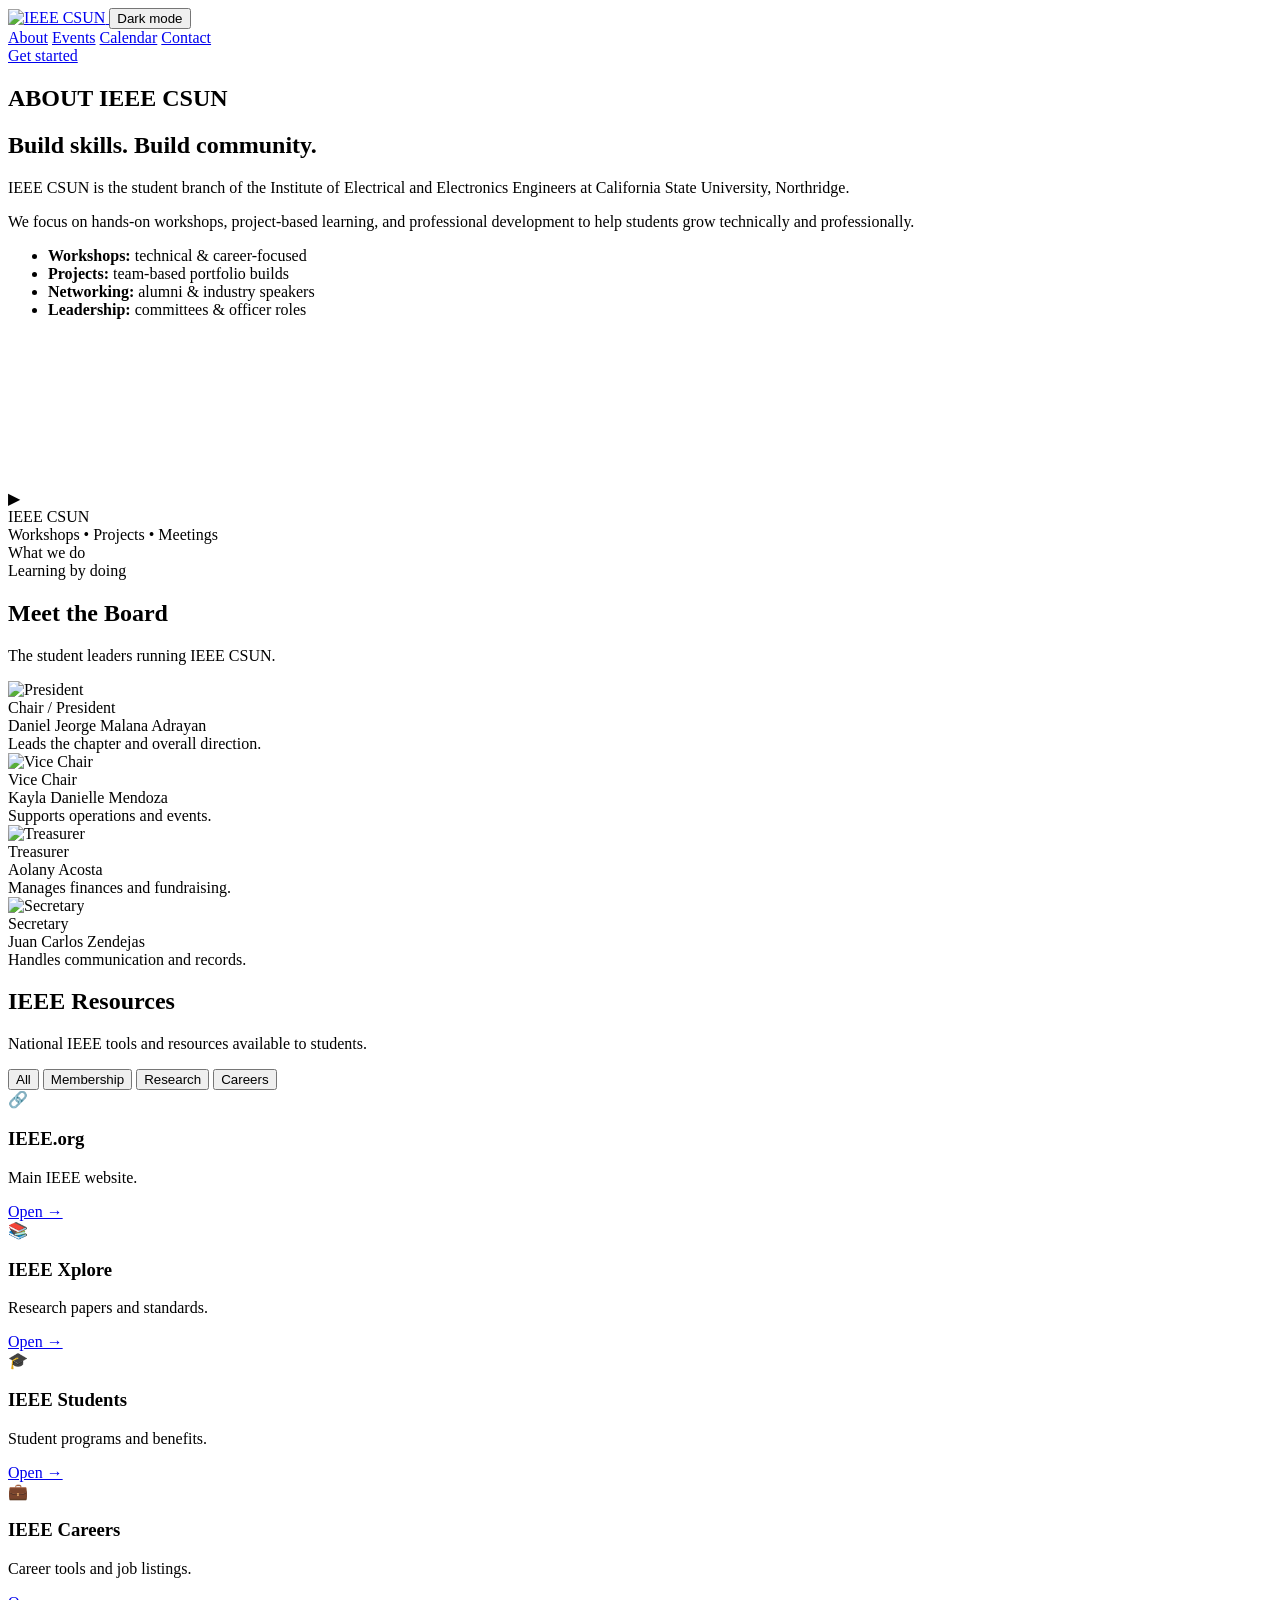
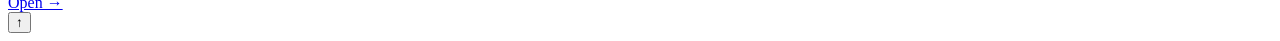
==== about.html @ 1847ad88 "Add files via upload" ====
<!DOCTYPE html>
<html lang="en">
<head>
  <meta charset="UTF-8" />
  <meta name="viewport" content="width=device-width, initial-scale=1.0" />
  <title>About | IEEE CSUN</title>
  <link rel="stylesheet" href="assets/css/styles.css" />
  <script type="text/javascript" src="js" defer></script>
</head>

<body id="cuerpo">
  <!-- Navigation -->
  <header class="nav">
    <div class="container nav-inner">
      <a class="logo logo-only" href="index.html">
  <img src="assets/img/brand/ieee-csun-logo.png" alt="IEEE CSUN">
</a>
<button class="nav-theme" id="classChangeButton" data-theme-toggle="" aria-pressed="false" type="button">
        Dark mode
      </button>




      <nav class="nav-links">
        <a href="about.html" aria-current="page">About</a>
        <a href="events.html">Events</a>
        <a href="calendar.html">Calendar</a>
        <a href="contact.html">Contact</a>
      </nav>

      <a class="nav-cta" href="join.html">Get started</a>
    </div>
  </header>

  <!-- Title Bar -->
  <section class="about-titlebar">
    <div class="container about-titlebar-inner">
      <div class="accent-line"></div>
      <h1 class="about-title">ABOUT IEEE CSUN</h1>
    </div>
  </section>

  <main class="about-main">
    <!-- Intro -->
    <section>
      <div class="container about-grid">
        <div class="about-copy card-light">
          <h2 class="about-h2">Build skills. Build community.</h2>

          <p class="about-p">
            IEEE CSUN is the student branch of the Institute of Electrical and Electronics Engineers
            at California State University, Northridge.
          </p>

          <p class="about-p">
            We focus on hands-on workshops, project-based learning, and professional development to
            help students grow technically and professionally.
          </p>

          <ul class="about-bullets">
            <li><strong>Workshops:</strong> technical & career-focused</li>
            <li><strong>Projects:</strong> team-based portfolio builds</li>
            <li><strong>Networking:</strong> alumni & industry speakers</li>
            <li><strong>Leadership:</strong> committees & officer roles</li>
          </ul>
        </div>

        <aside class="about-media card-light">
  <div class="media-frame">
    <video
      src="assets/video/about.mp4"
      autoplay
      muted
      loop
      playsinline
      preload="metadata"
    ></video>

    <!-- Optional overlay (keeps your design language) -->
    <div class="media-fallback">
      <div class="play-circle">▶</div>
      <div>
        <div class="media-fallback-title">IEEE CSUN</div>
        <div class="media-fallback-sub">Workshops • Projects • Meetings</div>
      </div>
    </div>
  </div>

  <div class="media-caption">
    <div class="caption-title">What we do</div>
    <div class="caption-sub">Learning by doing</div>
  </div>
</aside>

      </div>
    </section>

    <!-- Meet the Board -->
    <section class="team-section">
      <div class="container">
        <div class="team-head">
          <h2>Meet the Board</h2>
          <p>The student leaders running IEEE CSUN.</p>
        </div>

        <div class="team-row" id="teamRow">
          <article class="team-card">
            <img class="team-photo" src="assets/img/board1.jpg" alt="President" />
            <div class="team-body">
              <div class="team-role">Chair / President</div>
              <div class="team-name">Daniel Jeorge Malana Adrayan </div>
              <div class="team-bio">Leads the chapter and overall direction.</div>
            </div>
          </article>

          <article class="team-card">
            <img class="team-photo" src="assets/img/board2.jpg" alt="Vice Chair" />
            <div class="team-body">
              <div class="team-role">Vice Chair</div>
              <div class="team-name">Kayla Danielle Mendoza</div>
              <div class="team-bio">Supports operations and events.</div>
            </div>
          </article>

          <article class="team-card">
            <img class="team-photo" src="assets/img/board3.jpg" alt="Treasurer" />
            <div class="team-body">
              <div class="team-role">Treasurer</div>
              <div class="team-name">Aolany Acosta</div>
              <div class="team-bio">Manages finances and fundraising.</div>
            </div>
          </article>

          <article class="team-card">
            <img class="team-photo" src="assets/img/board4.jpg" alt="Secretary" />
            <div class="team-body">
              <div class="team-role">Secretary</div>
              <div class="team-name">Juan Carlos Zendejas</div>
              <div class="team-bio">Handles communication and records.</div>
            </div>
          </article>
        </div>
      </div>
    </section>

    <!-- Resources Dashboard -->
    <section class="resources-dash">
      <div class="container">
        <div class="resources-top">
          <div>
            <h2 class="resources-title">IEEE Resources</h2>
            <p class="resources-sub">
              National IEEE tools and resources available to students.
            </p>
          </div>

          <div class="res-tabs">
            <button class="res-tab res-tab--active" data-cat="all">All</button>
            <button class="res-tab" data-cat="membership">Membership</button>
            <button class="res-tab" data-cat="research">Research</button>
            <button class="res-tab" data-cat="careers">Careers</button>
          </div>
        </div>

        <div class="res-panels">
          <div class="res-panel" data-panel="all">
            <div class="res-feature card-light">
            <div class="res-grid">
              <article class="res-card">
                <div class="res-media">🔗</div>
                <div class="res-body">
                  <h3 class="res-name">IEEE.org</h3>
                  <p class="res-desc">Main IEEE website.</p>
                  <a class="res-link" href="https://www.ieee.org" target="_blank">Open →</a>
                </div>
              </article>

              <article class="res-card">
                <div class="res-media">📚</div>
                <div class="res-body">
                  <h3 class="res-name">IEEE Xplore</h3>
                  <p class="res-desc">Research papers and standards.</p>
                  <a class="res-link" href="https://ieeexplore.ieee.org" target="_blank">Open →</a>
                </div>
              </article>

              <article class="res-card">
                <div class="res-media">🎓</div>
                <div class="res-body">
                  <h3 class="res-name">IEEE Students</h3>
                  <p class="res-desc">Student programs and benefits.</p>
                  <a class="res-link" href="https://students.ieee.org" target="_blank">Open →</a>
                </div>
              </article>

              <article class="res-card">
                <div class="res-media">💼</div>
                <div class="res-body">
                  <h3 class="res-name">IEEE Careers</h3>
                  <p class="res-desc">Career tools and job listings.</p>
                  <a class="res-link" href="https://careers.ieee.org" target="_blank">Open →</a>
                </div>
              </article>
            </div>
          </div>

          <div class="res-panel" data-panel="membership" hidden></div>
          <div class="res-panel" data-panel="research" hidden></div>
          <div class="res-panel" data-panel="careers" hidden></div>
        </div>
      </div>
    </section>
  </main>

  <!-- Go to top button -->
  <button class="to-top" aria-label="Go to top">↑</button>
  <script src="assets/js/main.js"></script>
</body>
</html>
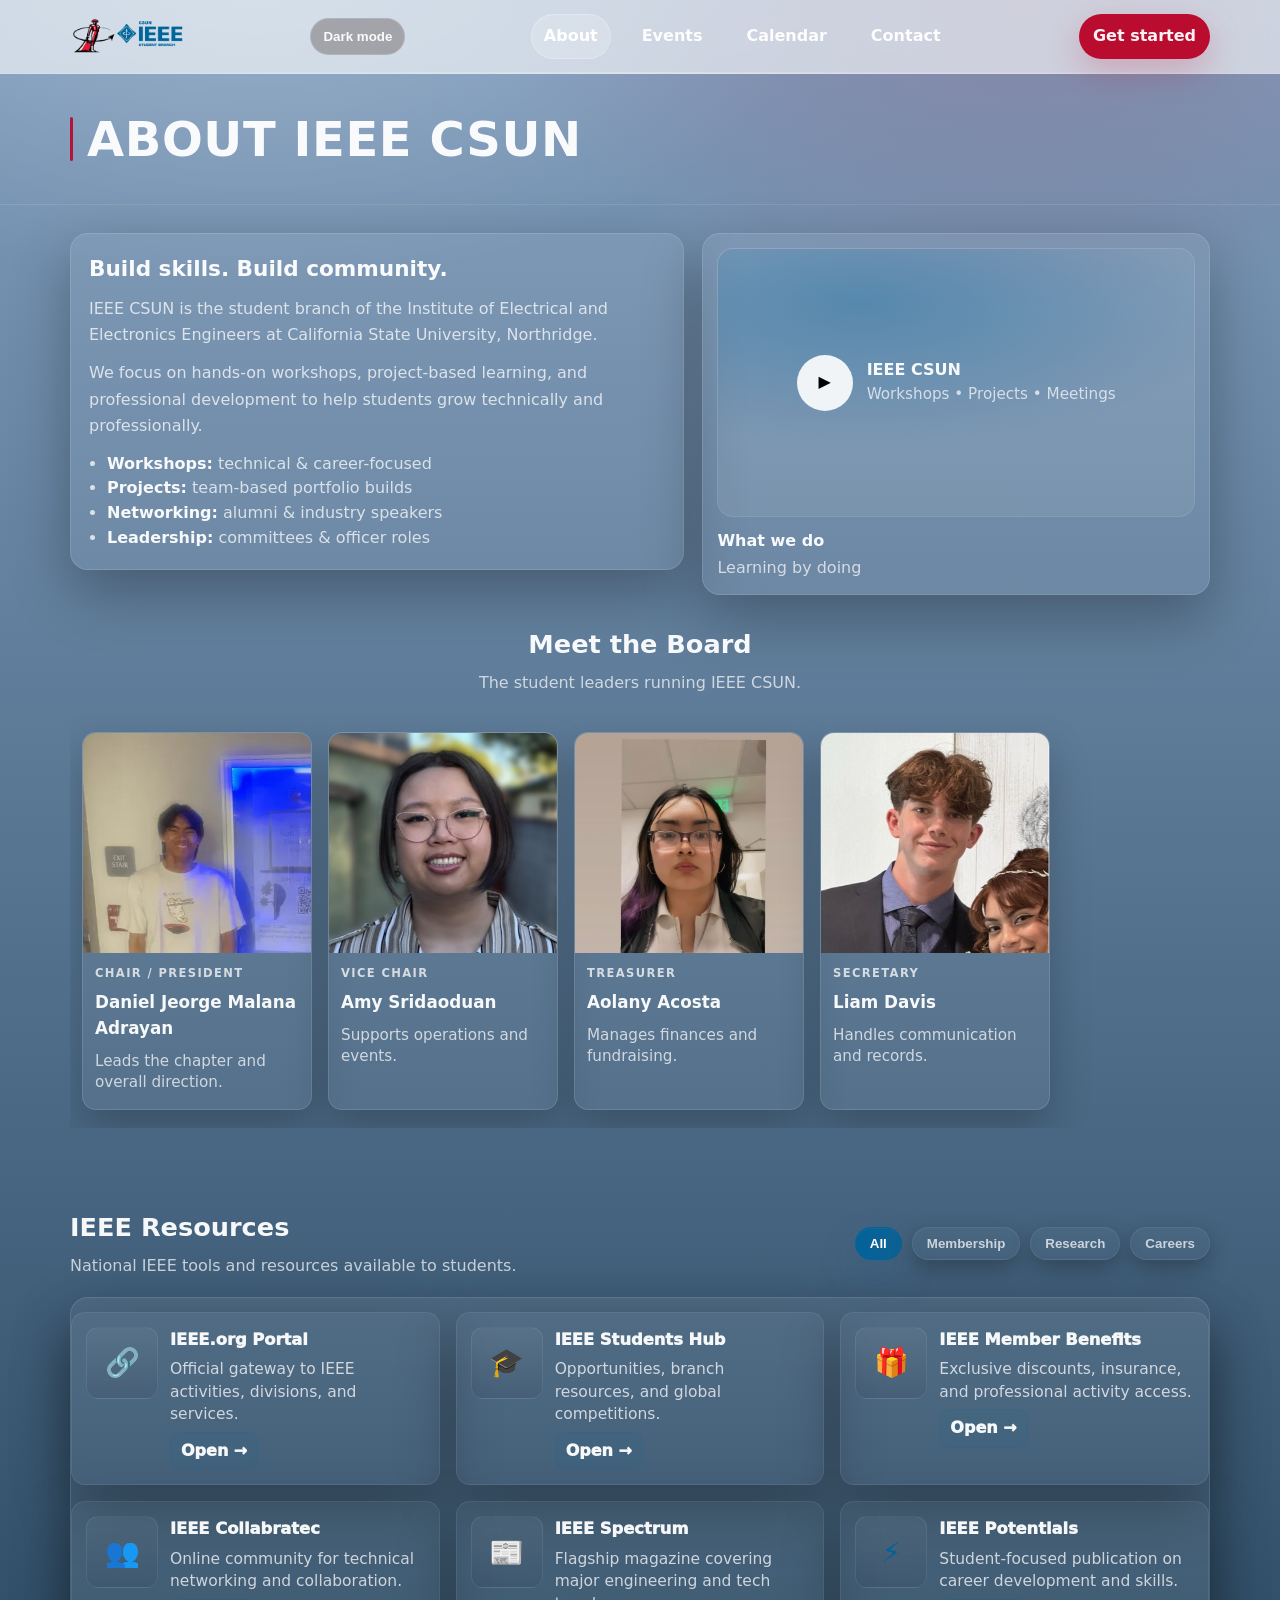
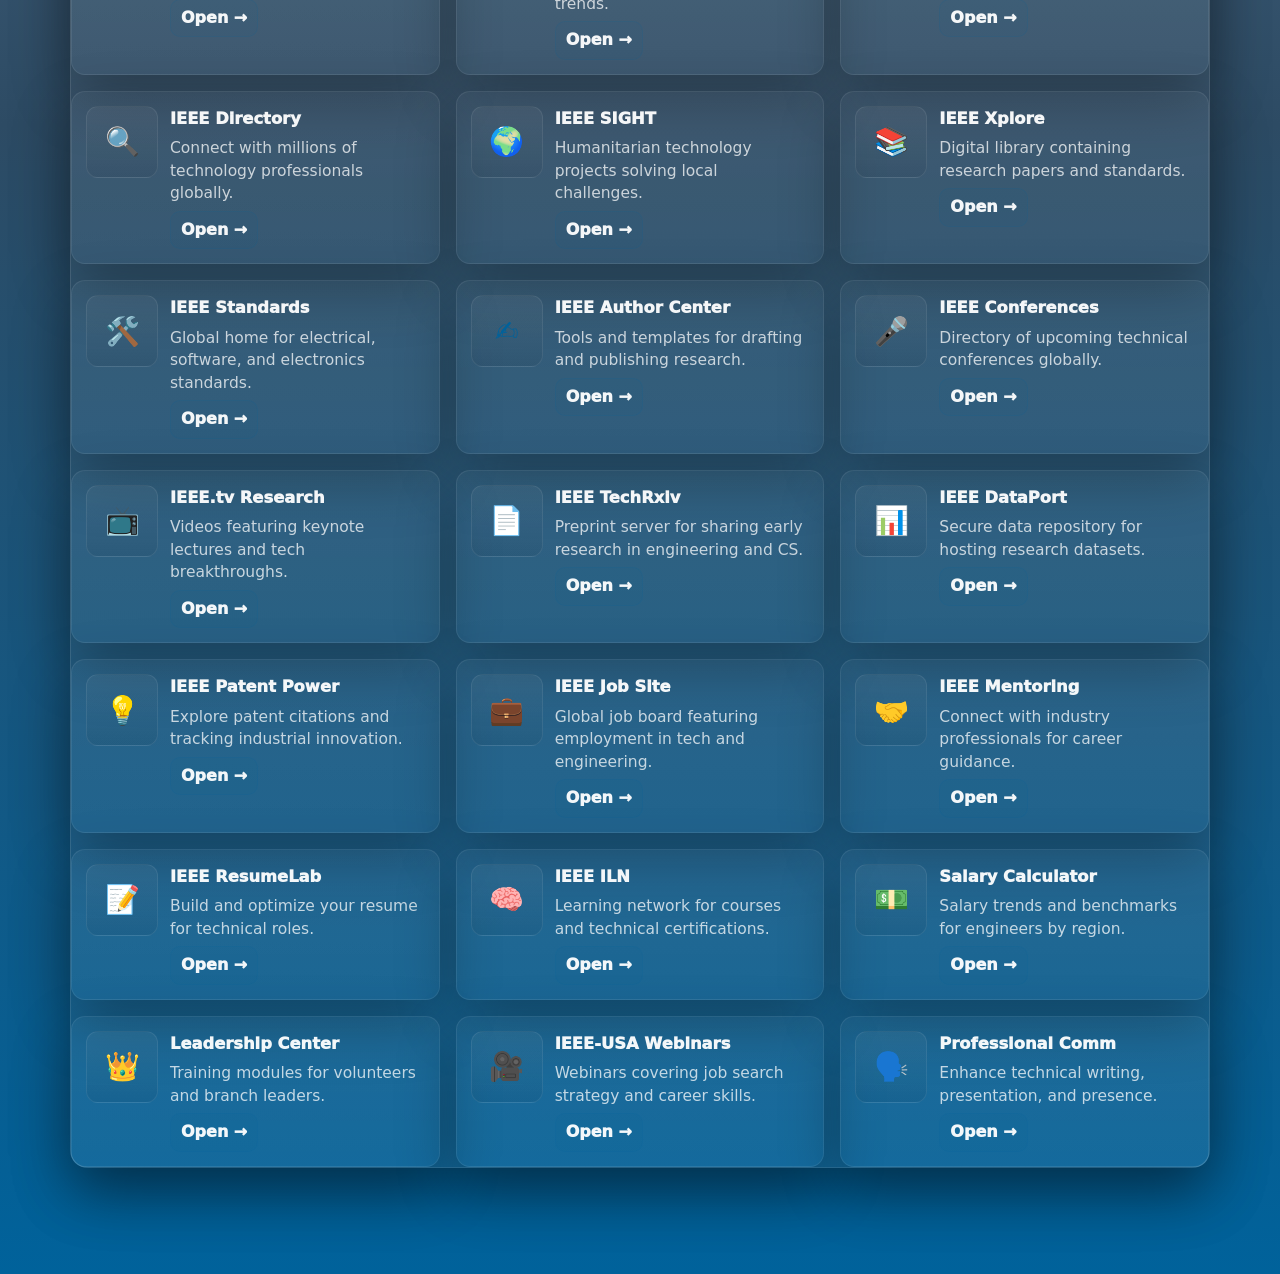
==== commit b456029b: "Merge pull request #3 from Jax1106AA/main election" ====
--- a/about.html
+++ b/about.html
@@ -118,7 +118,7 @@
             <img class="team-photo" src="assets/img/board2.jpg" alt="Vice Chair" />
             <div class="team-body">
               <div class="team-role">Vice Chair</div>
-              <div class="team-name">Kayla Danielle Mendoza</div>
+              <div class="team-name">Amy Sridaoduan</div>
               <div class="team-bio">Supports operations and events.</div>
             </div>
           </article>
@@ -136,7 +136,7 @@
             <img class="team-photo" src="assets/img/board4.jpg" alt="Secretary" />
             <div class="team-body">
               <div class="team-role">Secretary</div>
-              <div class="team-name">Juan Carlos Zendejas</div>
+              <div class="team-name">Liam Davis</div>
               <div class="team-bio">Handles communication and records.</div>
             </div>
           </article>
@@ -166,48 +166,228 @@
         <div class="res-panels">
           <div class="res-panel" data-panel="all">
             <div class="res-feature card-light">
-            <div class="res-grid">
-              <article class="res-card">
-                <div class="res-media">🔗</div>
-                <div class="res-body">
-                  <h3 class="res-name">IEEE.org</h3>
-                  <p class="res-desc">Main IEEE website.</p>
-                  <a class="res-link" href="https://www.ieee.org" target="_blank">Open →</a>
-                </div>
-              </article>
-
-              <article class="res-card">
-                <div class="res-media">📚</div>
-                <div class="res-body">
-                  <h3 class="res-name">IEEE Xplore</h3>
-                  <p class="res-desc">Research papers and standards.</p>
-                  <a class="res-link" href="https://ieeexplore.ieee.org" target="_blank">Open →</a>
-                </div>
-              </article>
-
-              <article class="res-card">
-                <div class="res-media">🎓</div>
-                <div class="res-body">
-                  <h3 class="res-name">IEEE Students</h3>
-                  <p class="res-desc">Student programs and benefits.</p>
-                  <a class="res-link" href="https://students.ieee.org" target="_blank">Open →</a>
-                </div>
-              </article>
-
-              <article class="res-card">
-                <div class="res-media">💼</div>
-                <div class="res-body">
-                  <h3 class="res-name">IEEE Careers</h3>
-                  <p class="res-desc">Career tools and job listings.</p>
-                  <a class="res-link" href="https://careers.ieee.org" target="_blank">Open →</a>
-                </div>
-              </article>
+              <div class="res-grid" id="resGrid">
+                <!-- MEMBERSHIP RESOURCES (8) -->
+                <article class="res-card" data-cats="membership">
+                  <div class="res-media">🔗</div>
+                  <div class="res-body">
+                    <h3 class="res-name">IEEE.org Portal</h3>
+                    <p class="res-desc">Official gateway to IEEE activities, divisions, and services.</p>
+                    <a class="res-link" href="https://www.ieee.org" target="_blank">Open →</a>
+                  </div>
+                </article>
+
+                <article class="res-card" data-cats="membership">
+                  <div class="res-media">🎓</div>
+                  <div class="res-body">
+                    <h3 class="res-name">IEEE Students Hub</h3>
+                    <p class="res-desc">Opportunities, branch resources, and global competitions.</p>
+                    <a class="res-link" href="https://students.ieee.org" target="_blank">Open →</a>
+                  </div>
+                </article>
+
+                <article class="res-card" data-cats="membership">
+                  <div class="res-media">🎁</div>
+                  <div class="res-body">
+                    <h3 class="res-name">IEEE Member Benefits</h3>
+                    <p class="res-desc">Exclusive discounts, insurance, and professional activity access.</p>
+                    <a class="res-link" href="https://www.ieee.org/membership/benefits/index.html" target="_blank">Open →</a>
+                  </div>
+                </article>
+
+                <article class="res-card" data-cats="membership">
+                  <div class="res-media">👥</div>
+                  <div class="res-body">
+                    <h3 class="res-name">IEEE Collabratec</h3>
+                    <p class="res-desc">Online community for technical networking and collaboration.</p>
+                    <a class="res-link" href="https://ieee-collabratec.ieee.org" target="_blank">Open →</a>
+                  </div>
+                </article>
+
+                <article class="res-card" data-cats="membership">
+                  <div class="res-media">📰</div>
+                  <div class="res-body">
+                    <h3 class="res-name">IEEE Spectrum</h3>
+                    <p class="res-desc">Flagship magazine covering major engineering and tech trends.</p>
+                    <a class="res-link" href="https://spectrum.ieee.org" target="_blank">Open →</a>
+                  </div>
+                </article>
+
+                <article class="res-card" data-cats="membership">
+                  <div class="res-media">⚡</div>
+                  <div class="res-body">
+                    <h3 class="res-name">IEEE Potentials</h3>
+                    <p class="res-desc">Student-focused publication on career development and skills.</p>
+                    <a class="res-link" href="https://www.ieee.org/publications/potentials/index.html" target="_blank">Open →</a>
+                  </div>
+                </article>
+
+                <article class="res-card" data-cats="membership">
+                  <div class="res-media">🔍</div>
+                  <div class="res-body">
+                    <h3 class="res-name">IEEE Directory</h3>
+                    <p class="res-desc">Connect with millions of technology professionals globally.</p>
+                    <a class="res-link" href="https://www.ieee.org/membership/directory.html" target="_blank">Open →</a>
+                  </div>
+                </article>
+
+                <article class="res-card" data-cats="membership">
+                  <div class="res-media">🌍</div>
+                  <div class="res-body">
+                    <h3 class="res-name">IEEE SIGHT</h3>
+                    <p class="res-desc">Humanitarian technology projects solving local challenges.</p>
+                    <a class="res-link" href="https://hac.ieee.org" target="_blank">Open →</a>
+                  </div>
+                </article>
+
+                <!-- RESEARCH RESOURCES (8) -->
+                <article class="res-card" data-cats="research">
+                  <div class="res-media">📚</div>
+                  <div class="res-body">
+                    <h3 class="res-name">IEEE Xplore</h3>
+                    <p class="res-desc">Digital library containing research papers and standards.</p>
+                    <a class="res-link" href="https://ieeexplore.ieee.org" target="_blank">Open →</a>
+                  </div>
+                </article>
+
+                <article class="res-card" data-cats="research">
+                  <div class="res-media">🛠️</div>
+                  <div class="res-body">
+                    <h3 class="res-name">IEEE Standards</h3>
+                    <p class="res-desc">Global home for electrical, software, and electronics standards.</p>
+                    <a class="res-link" href="https://standards.ieee.org" target="_blank">Open →</a>
+                  </div>
+                </article>
+
+                <article class="res-card" data-cats="research">
+                  <div class="res-media">✍️</div>
+                  <div class="res-body">
+                    <h3 class="res-name">IEEE Author Center</h3>
+                    <p class="res-desc">Tools and templates for drafting and publishing research.</p>
+                    <a class="res-link" href="https://ieeeauthorcenter.ieee.org" target="_blank">Open →</a>
+                  </div>
+                </article>
+
+                <article class="res-card" data-cats="research">
+                  <div class="res-media">🎤</div>
+                  <div class="res-body">
+                    <h3 class="res-name">IEEE Conferences</h3>
+                    <p class="res-desc">Directory of upcoming technical conferences globally.</p>
+                    <a class="res-link" href="https://www.ieee.org/conferences/index.html" target="_blank">Open →</a>
+                  </div>
+                </article>
+
+                <article class="res-card" data-cats="research">
+                  <div class="res-media">📺</div>
+                  <div class="res-body">
+                    <h3 class="res-name">IEEE.tv Research</h3>
+                    <p class="res-desc">Videos featuring keynote lectures and tech breakthroughs.</p>
+                    <a class="res-link" href="https://ieeetv.ieee.org" target="_blank">Open →</a>
+                  </div>
+                </article>
+
+                <article class="res-card" data-cats="research">
+                  <div class="res-media">📄</div>
+                  <div class="res-body">
+                    <h3 class="res-name">IEEE TechRxiv</h3>
+                    <p class="res-desc">Preprint server for sharing early research in engineering and CS.</p>
+                    <a class="res-link" href="https://www.techrxiv.org" target="_blank">Open →</a>
+                  </div>
+                </article>
+
+                <article class="res-card" data-cats="research">
+                  <div class="res-media">📊</div>
+                  <div class="res-body">
+                    <h3 class="res-name">IEEE DataPort</h3>
+                    <p class="res-desc">Secure data repository for hosting research datasets.</p>
+                    <a class="res-link" href="https://ieee-dataport.org" target="_blank">Open →</a>
+                  </div>
+                </article>
+
+                <article class="res-card" data-cats="research">
+                  <div class="res-media">💡</div>
+                  <div class="res-body">
+                    <h3 class="res-name">IEEE Patent Power</h3>
+                    <p class="res-desc">Explore patent citations and tracking industrial innovation.</p>
+                    <a class="res-link" href="https://www.ieee.org/publications/patent-power.html" target="_blank">Open →</a>
+                  </div>
+                </article>
+
+                <!-- CAREERS RESOURCES (8) -->
+                <article class="res-card" data-cats="careers">
+                  <div class="res-media">💼</div>
+                  <div class="res-body">
+                    <h3 class="res-name">IEEE Job Site</h3>
+                    <p class="res-desc">Global job board featuring employment in tech and engineering.</p>
+                    <a class="res-link" href="https://jobs.ieee.org" target="_blank">Open →</a>
+                  </div>
+                </article>
+
+                <article class="res-card" data-cats="careers">
+                  <div class="res-media">🤝</div>
+                  <div class="res-body">
+                    <h3 class="res-name">IEEE Mentoring</h3>
+                    <p class="res-desc">Connect with industry professionals for career guidance.</p>
+                    <a class="res-link" href="https://mentoring.ieee.org" target="_blank">Open →</a>
+                  </div>
+                </article>
+
+                <article class="res-card" data-cats="careers">
+                  <div class="res-media">📝</div>
+                  <div class="res-body">
+                    <h3 class="res-name">IEEE ResumeLab</h3>
+                    <p class="res-desc">Build and optimize your resume for technical roles.</p>
+                    <a class="res-link" href="https://www.ieee.org/membership/resumelab.html" target="_blank">Open →</a>
+                  </div>
+                </article>
+
+                <article class="res-card" data-cats="careers">
+                  <div class="res-media">🧠</div>
+                  <div class="res-body">
+                    <h3 class="res-name">IEEE ILN</h3>
+                    <p class="res-desc">Learning network for courses and technical certifications.</p>
+                    <a class="res-link" href="https://iln.ieee.org" target="_blank">Open →</a>
+                  </div>
+                </article>
+
+                <article class="res-card" data-cats="careers">
+                  <div class="res-media">💵</div>
+                  <div class="res-body">
+                    <h3 class="res-name">Salary Calculator</h3>
+                    <p class="res-desc">Salary trends and benchmarks for engineers by region.</p>
+                    <a class="res-link" href="https://salarycalculator.ieee.org" target="_blank">Open →</a>
+                  </div>
+                </article>
+
+                <article class="res-card" data-cats="careers">
+                  <div class="res-media">👑</div>
+                  <div class="res-body">
+                    <h3 class="res-name">Leadership Center</h3>
+                    <p class="res-desc">Training modules for volunteers and branch leaders.</p>
+                    <a class="res-link" href="https://www.ieee.org/about/volunteers/index.html" target="_blank">Open →</a>
+                  </div>
+                </article>
+
+                <article class="res-card" data-cats="careers">
+                  <div class="res-media">🎥</div>
+                  <div class="res-body">
+                    <h3 class="res-name">IEEE-USA Webinars</h3>
+                    <p class="res-desc">Webinars covering job search strategy and career skills.</p>
+                    <a class="res-link" href="https://ieeeusa.org/careers/webinars/" target="_blank">Open →</a>
+                  </div>
+                </article>
+
+                <article class="res-card" data-cats="careers">
+                  <div class="res-media">🗣️</div>
+                  <div class="res-body">
+                    <h3 class="res-name">Professional Comm</h3>
+                    <p class="res-desc">Enhance technical writing, presentation, and presence.</p>
+                    <a class="res-link" href="https://pcs.ieee.org" target="_blank">Open →</a>
+                  </div>
+                </article>
+              </div>
             </div>
           </div>
-
-          <div class="res-panel" data-panel="membership" hidden></div>
-          <div class="res-panel" data-panel="research" hidden></div>
-          <div class="res-panel" data-panel="careers" hidden></div>
         </div>
       </div>
     </section>
--- a/assets/css/styles.css
+++ b/assets/css/styles.css
@@ -0,0 +1,1576 @@
+/* =========================================================
+   IEEE CSUN — styles.css (UNIFIED)
+   Includes: Global + Nav + About + Board + Resources + Events + Contact + Join + To-Top
+   ========================================================= */
+
+@import url("https://fonts.googleapis.com/css2?family=Manrope:wght@400;600;700;800;900&family=Space+Grotesk:wght@500;600;700&display=swap");
+
+:root{
+  /* Brand */
+  --ieee-blue: #00629B;   /* IEEE blue */
+  --csun-red: #ba0c2f;    /* keep your existing red */
+  --pinchefondo: rgba(255, 255, 255, 0.6);
+  /* Theme base (blue background) */
+  --bg0: #809DBD;         /* top */
+  --bg1: #2d4b64;         /* mid */
+  --bg2: #00629B;         /* bottom depth */
+  --btext: rgba(255,255,255,.95);
+  --text: rgba(255,255,255,.95);
+  --muted: rgba(255,255,255,.72);
+  --bh: rgba(0,98,155,.55);
+  --bh2: rgba(120, 101, 101, 0.06);
+  --bhg1: rgba(255,255,255,.08);
+  --bhg2: rgba(0,98,155,.35);
+  /* Panels (keep “glass” look so it’s lighter) */
+  --panel: rgba(255,255,255,.10);
+  --panel2: rgba(255,255,255,.14);
+
+  --line: rgba(255,255,255,.20);
+  --line2: rgba(255,255,255,.12);
+
+  --shadow: 0 22px 60px rgba(0,0,0,.30);
+  --radius: 18px;
+  --acabame-de-matar:#8e98b5;
+  --matame: #35405b;
+  --me-mori:#435180;
+}
+
+.darkmode{
+  /* Brand */
+  --ieee-blue: #00629B;   /* IEEE blue */
+  --csun-red: #ba0c2f;    /* keep your existing red */
+  --tb: rgb(63, 34, 62);
+  --pinchefondo: rgba(212, 212, 212, 0.786);
+  --aboutpinchefondo: #54203b;
+
+  /* Theme base (blue background) */
+  --bg0: #2a1638;         /* top */
+  --bg1: #0f1921;         /* mid */
+  --bg2: #002b45;         /* bottom depth */
+  --btext: rgba(255,255,255,.95);
+  --text: rgba(255, 255, 255, 0.954);
+  --muted: rgba(255,255,255,.72);
+  --bh: rgba(0,98,155,.55);
+  --bh2: rgba(120, 101, 101, 0.06);
+  --bhg1: rgba(255,255,255,.08);
+  --bhg2: rgba(0,98,155,.35);
+  /* Panels (keep “glass” look so it’s lighter) */
+  --panel: rgba(255,255,255,.10);
+  --panel2: rgba(255,255,255,.14);
+
+  --line: rgba(255,255,255,.20);
+  --line2: rgba(255,255,255,.12);
+
+  --shadow: 0 22px 60px rgba(0,0,0,.30);
+  --radius: 18px;
+  --acabame-de-matar:#15092f;
+  --matame: #070a12;
+  --me-mori:#0b1020;
+}
+
+*{ box-sizing:border-box; }
+html, body{ margin:0; padding:0; min-height:100%; }
+
+body{
+  color: var(--text);
+  font-family: "Manrope", system-ui, -apple-system, Segoe UI, Roboto, Arial, sans-serif;
+  line-height: 1.55;
+  background:
+    radial-gradient(1000px 520px at 20% 0%, rgba(255,255,255,.18), transparent 55%),
+    radial-gradient(900px 520px at 80% 0%, rgba(186,12,47,.14), transparent 60%), /* subtle red accent */
+    linear-gradient(180deg, var(--bg0), var(--bg1) 60%, var(--bg2));
+  overflow-x:hidden;
+}
+
+
+img{ max-width:100%; display:block; }
+
+.container{ width: min(1140px, 92%); margin: 0 auto; }
+
+/* =========================================================
+   Nav
+   ========================================================= */
+.nav{
+  position: sticky;
+  top:0;
+  z-index:50;
+  background: var(--pinchefondo);
+  backdrop-filter: blur(12px);
+  border-bottom: 1px solid var(--line2);
+}
+.nav-inner{
+  display:flex;
+  align-items:center;
+  justify-content:space-between;
+  gap:14px;
+  padding: 14px 0;
+}
+.logo{
+  display:flex;
+  align-items:center;
+  gap:10px;
+  text-decoration:none;
+  color: var(--text);
+  font-weight: 900;
+  font-family: "Space Grotesk", system-ui, sans-serif;
+  letter-spacing:.2px;
+}
+.logo-mark{
+  width: 18px;
+  height: 18px;
+  border-radius: 6px;
+  background: linear-gradient(135deg, #ffffff, rgba(186,12,47,.55));
+  box-shadow: 0 0 0 1px rgba(255,255,255,.18);
+}
+.nav-links{
+  display:flex;
+  align-items:center;
+  gap:18px;
+}
+.nav-links a{
+  text-decoration:none;
+  color: var(--text);
+  font-weight: 750;
+  padding: 8px 10px;
+  border-radius: 12px;
+}
+.nav-links a:hover{
+  color: rgba(255,255,255,.92);
+  background: rgba(255,255,255,.06);
+  outline: 1px solid rgba(255,255,255,.08);
+}
+.nav-cta{
+  text-decoration:none;
+  color: var(--text);
+  background: var(--csun-red);
+  padding: 10px 14px;
+  border-radius: 999px;
+  font-weight: 900;
+  box-shadow: 0 12px 34px rgba(186,12,47,.22);
+  white-space: nowrap;
+}
+/* Replace the old rule that hides the nav links */
+@media (max-width: 820px){
+  .nav-inner{
+    flex-wrap: wrap;
+    justify-content: center;
+  }
+
+  .logo{
+    width: 100%;
+    justify-content: center;
+  }
+
+  .nav-theme{
+    order: 2;
+  }
+
+  .nav-links{
+    display: flex;         /* keep visible */
+    width: 100%;
+    justify-content: center;
+    flex-wrap: wrap;
+    gap: 10px;
+    order: 3;
+  }
+
+  .nav-cta{
+    width: 100%;
+    text-align: center;
+    order: 4;
+  }
+}
+
+/* =========================================================
+   Shared UI
+   ========================================================= */
+.section-head{ margin-bottom: 14px; }
+.section-title{
+  margin: 0 0 6px;
+  font-family: "Space Grotesk", system-ui, sans-serif;
+  color: var(--text);
+  font-size: 1.6rem;
+}
+.section-subtitle{ margin:0; color: var(--text); }
+
+.pill{
+  display:inline-flex;
+  align-items:center;
+  gap:10px;
+  padding: 8px 12px;
+  border-radius: 999px;
+  border: 1px solid rgba(255,255,255,.16);
+  background: rgba(255,255,255,.06);
+  color:var(--text);
+  font-weight: 800;
+  font-size: .9rem;
+}
+
+.btn{
+  display:inline-flex;
+  align-items:center;
+  gap:10px;
+  padding: 12px 16px;
+  border-radius: 999px;
+  font-weight: 900;
+  text-decoration:none;
+  border: 1px solid transparent;
+  transition: transform .15s ease, background .15s ease;
+}
+.btn.primary{
+  color: var(--text);
+  background: var(--csun-red);
+  box-shadow: 0 12px 34px rgba(186,12,47,.26);
+}
+.btn.secondary{
+  color: var(--text);
+  background: rgba(255,255,255,.06);
+  border-color: rgba(255,255,255,.16);
+}
+.btn.tertiary{
+    color: var(--text);
+  background: rgba(255,255,255,.06);
+  border-color: rgba(255,255,255,.16);
+}
+.btn:hover{ transform: translateY(-1px); }
+
+.arrow{
+  display:inline-flex;
+  width: 26px;
+  height: 26px;
+  align-items:center;
+  justify-content:center;
+  border-radius: 999px;
+  background: rgba(0,0,0,.12);
+  border: 1px solid rgba(0,0,0,.08);
+}
+
+.card-light{
+  background: rgba(255,255,255,.06);
+  border: 1px solid rgba(255,255,255,.12);
+  border-radius: 18px;
+  box-shadow: var(--shadow);
+}
+
+/* =========================================================
+   ABOUT
+   ========================================================= */
+.about-titlebar{
+  background: var(--aboutpinchefondo);
+  border-bottom: 1px solid rgba(255,255,255,.10);
+}
+.about-titlebar-inner{
+  display:flex;
+  align-items:center;
+  gap: 14px;
+  padding: 28px 0;
+}
+.accent-line{
+  width: 3px;
+  height: 44px;
+  background: var(--csun-red);
+  border-radius: 999px;
+  opacity: .95;
+}
+.about-title{
+  margin: 0;
+  font-family: "Space Grotesk", system-ui, sans-serif;
+  letter-spacing: .6px;
+  font-size: clamp(1.8rem, 4vw, 3rem);
+  color: rgba(255,255,255,.95);
+}
+.about-main{ padding: 28px 0 60px; }
+.about-grid{
+  display:grid;
+  grid-template-columns: 1.15fr .95fr;
+  gap: 18px;
+  align-items:start;
+}
+.about-copy{ padding: 18px; }
+.about-media{ padding: 14px; display:flex; flex-direction:column; gap: 12px; }
+.about-h2{
+  margin: 0 0 10px;
+  font-family: "Space Grotesk", system-ui, sans-serif;
+  font-size: 1.35rem;
+  color: rgba(255,255,255,.95);
+}
+.about-p{
+  margin: 0 0 12px;
+  color: rgba(255,255,255,.74);
+  line-height: 1.65;
+}
+.about-bullets{
+  margin: 12px 0 0;
+  padding-left: 18px;
+  color: rgba(255,255,255,.74);
+}
+.about-bullets strong{ color: rgba(255,255,255,.95); }
+.media-frame{
+  border-radius: 16px;
+  overflow:hidden;
+  border: 1px solid rgba(255,255,255,.12);
+  background: rgba(255,255,255,.04);
+  aspect-ratio: 16 / 9;
+  position: relative;
+}
+.media-frame img{ width:100%; height:100%; object-fit: cover; }
+.media-fallback{
+  position:absolute; inset:0;
+  display:flex; align-items:center; justify-content:center;
+  gap: 14px;
+  padding: 16px;
+  background:
+    radial-gradient(600px 220px at 30% 20%, rgba(0,98,155,.35), transparent 65%),
+    rgba(255,255,255,.04);
+}
+.play-circle{
+  width: 56px; height: 56px;
+  border-radius: 999px;
+  display:flex; align-items:center; justify-content:center;
+  background: rgba(255,255,255,.90);
+  color: #000;
+  font-weight: 900;
+}
+.media-fallback-title{ font-weight: 900; color: rgba(255,255,255,.95); }
+.media-fallback-sub{ color: rgba(255,255,255,.70); font-size: .95rem; }
+.media-caption{ display:flex; flex-direction:column; gap:2px; }
+.caption-title{ font-weight: 900; color: rgba(255,255,255,.95); }
+.caption-sub{ color: rgba(255,255,255,.70); }
+@media (max-width: 900px){ .about-grid{ grid-template-columns: 1fr; } }
+
+/* Meet the Board */
+.team-section{ padding: 30px 0 46px; }
+.team-head{ text-align:center; margin-bottom: 18px; }
+.team-head h2{
+  margin: 0 0 6px;
+  font-family: "Space Grotesk", system-ui, sans-serif;
+  font-size: 1.6rem;
+}
+.team-head p{ margin:0; color: rgba(255,255,255,.70); }
+.team-row{
+  display:flex;
+  gap: 16px;
+  overflow-x: auto;
+  padding: 18px 12px;
+  scroll-snap-type: x mandatory;
+  -webkit-overflow-scrolling: touch;
+  scrollbar-width: thin;
+}
+.team-card{
+  scroll-snap-align: center;
+  flex: 0 0 230px;
+  background: rgba(255,255,255,.06);
+  border: 1px solid rgba(255,255,255,.12);
+  border-radius: 14px;
+  overflow: hidden;
+  box-shadow: 0 18px 40px rgba(0,0,0,.22);
+  display:flex;
+  flex-direction:column;
+  min-height: 340px;
+}
+.team-photo{
+  height: 220px;
+  width: 100%;
+  object-fit: cover;
+  background: linear-gradient(180deg, rgba(0,98,155,.12), rgba(0,0,0,.06));
+}
+.team-body{ padding: 12px 12px 16px; display:flex; flex-direction:column; gap:6px; }
+.team-role{
+  font-size:.72rem;
+  font-weight:900;
+  letter-spacing:.12em;
+  color: rgba(255,255,255,.74);
+  text-transform: uppercase;
+}
+.team-name{ font-weight:900; font-size:1.05rem; }
+.team-bio{ color: rgba(255,255,255,.72); font-size:.95rem; line-height:1.4; margin-top:4px; }
+@media (max-width: 980px){ .team-card{ flex: 0 0 72%; min-height:300px; } }
+@media (max-width: 560px){ .team-card{ flex: 0 0 85%; min-height:280px; } }
+
+/* Resources Dashboard */
+.resources-dash{ padding: 34px 0 46px; }
+.resources-top{
+  display:flex;
+  align-items:center;
+  justify-content:space-between;
+  gap:20px;
+  margin-bottom:18px;
+}
+.resources-title{
+  margin:0;
+  font-family:"Space Grotesk", system-ui, sans-serif;
+  font-size:1.6rem;
+}
+.resources-sub{ margin:6px 0 0; color: rgba(255,255,255,.70); max-width: 720px; }
+.res-tabs{ display:flex; gap:10px; align-items:center; }
+.res-tab{
+  background: linear-gradient(180deg, rgba(255,255,255,.03), rgba(255,255,255,.01));
+  color: rgba(255,255,255,.72);
+  border: 1px solid rgba(255,255,255,.08);
+  padding: 8px 14px;
+  border-radius: 999px;
+  font-weight: 900;
+  cursor:pointer;
+  transition: all .14s ease;
+  box-shadow: 0 8px 22px rgba(0,0,0,.28);
+}
+.res-tab:hover{
+  transform: translateY(-2px);
+  color: rgba(255,255,255,.92);
+  border-color: rgba(0,98,155,.22);
+}
+.res-tab--active{
+  color: #fff;
+  background: linear-gradient(90deg, rgba(0,98,155,.96), rgba(0,98,155,.78));
+  box-shadow: 0 18px 44px rgba(0,98,155,.16), inset 0 1px 0 rgba(255,255,255,.04);
+  border: 1px solid rgba(0,98,155,.34);
+}
+.res-panel[hidden]{ display:none; }
+.res-grid{
+  display:grid;
+  grid-template-columns: repeat(3, 1fr);
+  gap: 16px;
+  margin-top: 14px;
+}
+.res-card{
+  display:flex;
+  gap:12px;
+  padding: 14px;
+  border-radius: 14px;
+  background: linear-gradient(180deg, rgba(255,255,255,.03), rgba(255,255,255,.01));
+  border: 1px solid rgba(255,255,255,.08);
+  box-shadow: 0 22px 60px rgba(0,0,0,.30);
+  align-items:flex-start;
+  min-height: 120px;
+}
+.res-media{
+  width:72px;
+  height:72px;
+  border-radius:12px;
+  background: linear-gradient(180deg, rgba(255,255,255,.05), rgba(0,0,0,.06));
+  display:flex;
+  align-items:center;
+  justify-content:center;
+  font-size:28px;
+  color: var(--ieee-blue);
+  flex-shrink:0;
+  border: 1px solid rgba(255,255,255,.08);
+}
+.res-body{ flex:1; display:flex; flex-direction:column; gap:6px; }
+.res-name{ margin:0; font-weight: 950; font-size:1.02rem; }
+.res-desc{ margin:0; color: rgba(255,255,255,.74); font-size:.97rem; line-height:1.45; }
+.res-link{
+  margin-top:auto;
+  align-self:flex-start;
+  color: var(--text);
+  font-weight: 950;
+  text-decoration:none;
+  padding:6px 10px;
+  border-radius:10px;
+  background: rgba(0,98,155,.06);
+  border: 1px solid rgba(0,98,155,.12);
+}
+.res-link:hover{ background: rgba(0,98,155,.10); border-color: rgba(0,98,155,.22); }
+@media (max-width: 1100px){ .res-grid{ grid-template-columns: repeat(2, 1fr); } }
+@media (max-width: 640px){
+  .resources-top{ flex-direction:column; align-items:flex-start; gap:12px; }
+  .res-grid{ grid-template-columns: 1fr; }
+  .res-tabs{ width:100%; overflow:auto; -webkit-overflow-scrolling:touch; padding-bottom:6px; }
+  .res-tab{ flex:0 0 auto; }
+}
+
+/* =========================================================
+   EVENTS (full layout)
+   ========================================================= */
+.events{ padding-bottom: 40px; }
+.events-hero{
+  position: relative;
+  padding: 44px 0 26px;
+  overflow:hidden;
+  border-bottom: 1px solid rgba(255,255,255,.10);
+}
+.events-hero-bg{
+  position:absolute; inset:0;
+  background:
+    radial-gradient(900px 480px at 18% 8%, rgba(255,255,255,.08), transparent 60%),
+    radial-gradient(900px 480px at 85% 10%, rgba(0,98,155,.35), transparent 60%);
+  pointer-events:none;
+}
+.events-hero-inner{
+  position:relative;
+  z-index:2;
+  display:grid;
+  grid-template-columns: 1.05fr .95fr;
+  gap: 16px;
+  align-items:center;
+}
+.events-title{
+  margin: 10px 0 10px;
+  font-family: "Space Grotesk", system-ui, sans-serif;
+  font-size: clamp(2.1rem, 4.8vw, 3.3rem);
+  letter-spacing: -0.8px;
+  line-height: 1.05;
+}
+.events-subtitle{
+  margin: 0;
+  color: rgba(255,255,255,.70);
+  font-size: 1.06rem;
+  line-height: 1.6;
+  max-width: 720px;
+}
+.events-hero-actions{ display:flex; gap: 12px; flex-wrap: wrap; margin-top: 14px; }
+.events-stats{ display:grid; grid-template-columns: repeat(3, 1fr); gap: 10px; margin-top: 18px; }
+.stat-tile{
+  padding: 12px;
+  border-radius: 16px;
+  background: rgba(255,255,255,.06);
+  border: 1px solid rgba(255,255,255,.12);
+  box-shadow: 0 18px 50px rgba(0,0,0,.18);
+}
+.stat-num{ font-weight: 950; }
+.stat-label{ color: rgba(255,255,255,.70); font-weight: 700; font-size: .92rem; }
+.hero-image{
+  border-radius: 18px;
+  border: 1px solid rgba(255,255,255,.12);
+  background: rgba(255,255,255,.05);
+  overflow:hidden;
+  box-shadow: 0 22px 60px rgba(0,0,0,.28);
+  aspect-ratio: 4 / 3;
+  position: relative;
+}
+.hero-image img{ width:100%; height:100%; object-fit: cover; }
+.hero-fallback{
+  position:absolute; inset:0;
+  display:flex; flex-direction:column;
+  justify-content:center; align-items:center;
+  gap: 8px;
+  color: rgba(255,255,255,.80);
+}
+.fallback-title{ font-weight: 950; }
+.fallback-sub{ color: rgba(255,255,255,.60); }
+.mini-gallery{ display:grid; grid-template-columns: repeat(3, 1fr); gap: 10px; margin-top: 10px; }
+.mini-shot{
+  border-radius: 16px;
+  border: 1px solid rgba(255,255,255,.12);
+  background: rgba(255,255,255,.05);
+  overflow:hidden;
+  aspect-ratio: 4 / 3;
+  box-shadow: 0 18px 50px rgba(0,0,0,.20);
+  display:flex;
+  align-items:center;
+  justify-content:center;
+  color: rgba(255,255,255,.65);
+  font-weight: 800;
+}
+.mini-shot img{ width:100%; height:100%; object-fit: cover; }
+.events-section{ padding: 30px 0; }
+.events-section-alt{
+  background: rgba(255,255,255,.03);
+  border-top: 1px solid rgba(255,255,255,.10);
+  border-bottom: 1px solid rgba(255,255,255,.10);
+}
+.section-head.row{ display:flex; align-items:flex-end; justify-content:space-between; gap: 12px; flex-wrap:wrap; }
+.featured-grid{ display:grid; grid-template-columns: repeat(3, 1fr); gap: 14px; }
+.event-card{
+  border-radius: 18px;
+  overflow:hidden;
+  border: 1px solid rgba(255,255,255,.12);
+  background: rgba(255,255,255,.06);
+  box-shadow: 0 20px 60px rgba(0,0,0,.24);
+  display:flex;
+  flex-direction:column;
+}
+.event-media{ position:relative; aspect-ratio: 16/10; background: rgba(255,255,255,.05); display:flex; align-items:center; justify-content:center; }
+.event-media img{ width:100%; height:100%; object-fit: cover; }
+.badge{
+  position:absolute; top: 12px; left: 12px;
+  padding: 6px 10px; border-radius: 999px;
+  background: rgba(186,12,47,.72);
+  border: 1px solid rgba(255,255,255,.18);
+  font-size: .78rem; letter-spacing: .12em; font-weight: 950;
+}
+.event-body{ padding: 14px 14px 16px; }
+.event-body h3{ margin: 2px 0 8px; font-family: "Space Grotesk", system-ui, sans-serif; }
+.event-body p{ margin: 0 0 10px; color: rgba(255,255,255,.70); line-height: 1.6; }
+.event-meta{ margin: 0 0 12px; padding-left: 18px; color: rgba(255,255,255,.70); }
+.event-link{ text-decoration:none; font-weight: 950; color: rgba(255,255,255,.92); }
+.upcoming{ display:flex; flex-direction:column; gap: 10px; }
+.up-item{
+  display:grid;
+  grid-template-columns: 86px 1fr auto;
+  gap: 12px;
+  align-items:center;
+  padding: 14px;
+  border-radius: 18px;
+  background: rgba(255,255,255,.06);
+  border: 1px solid rgba(255,255,255,.12);
+  box-shadow: 0 18px 50px rgba(0,0,0,.18);
+}
+.up-date{
+  border-radius: 16px;
+  border: 1px solid rgba(255,255,255,.14);
+  background: rgba(0,98,155,.55);
+  padding: 10px 8px;
+  text-align:center;
+}
+.up-month{ font-weight: 950; letter-spacing: .14em; font-size: .85rem; }
+.up-day{ font-weight: 950; font-size: 1.35rem; opacity:.9; }
+.up-top{ display:flex; align-items:center; gap: 10px; flex-wrap:wrap; }
+.up-title{ margin: 0; font-family: "Space Grotesk", system-ui, sans-serif; }
+.chip{
+  padding: 6px 10px; border-radius: 999px;
+  border: 1px solid rgba(255,255,255,.16);
+  background: rgba(255,255,255,.05);
+  font-weight: 950; font-size: .78rem; letter-spacing: .12em;
+}
+.up-desc{ margin: 6px 0 8px; color: rgba(255,255,255,.70); }
+.up-meta{ display:flex; gap: 14px; flex-wrap:wrap; color: rgba(255,255,255,.66); font-weight: 700; }
+.up-cta{
+  text-decoration:none;
+  font-weight: 950;
+  color: rgba(255,255,255,.92);
+  padding: 10px 12px;
+  border-radius: 999px;
+  border: 1px solid rgba(255,255,255,.16);
+  background: rgba(255,255,255,.05);
+}
+.gallery{ display:grid; grid-template-columns: repeat(6, 1fr); gap: 10px; }
+.g-item{
+  border-radius: 18px;
+  border: 1px solid rgba(255,255,255,.12);
+  background: rgba(255,255,255,.05);
+  overflow:hidden;
+  aspect-ratio: 1 / 1;
+}
+.g-item img{ width:100%; height:100%; object-fit: cover; }
+.events-cta{ padding: 22px 0 60px; }
+.cta-card{
+  border-radius: 22px;
+  border: 1px solid rgba(255,255,255,.12);
+  background: radial-gradient(900px 360px at 18% 10%, rgba(0,98,155,.18), transparent 60%),
+              rgba(255,255,255,.06);
+  box-shadow: 0 22px 70px rgba(0,0,0,.28);
+  padding: 22px;
+}
+.cta-card h2{ margin: 0 0 8px; font-family: "Space Grotesk", system-ui, sans-serif; }
+.cta-card p{ margin: 0 0 14px; color: var(--text); line-height: 1.65; max-width: 820px; }
+.cta-actions{ display:flex; gap: 12px; flex-wrap:wrap; }
+@media (max-width: 980px){
+  .events-hero-inner{ grid-template-columns: 1fr; }
+  .events-stats{ grid-template-columns: 1fr; }
+  .featured-grid{ grid-template-columns: 1fr; }
+  .gallery{ grid-template-columns: repeat(3, 1fr); }
+  .up-item{ grid-template-columns: 86px 1fr; }
+  .up-right{ display:none; }
+}
+@media (max-width: 520px){ .gallery{ grid-template-columns: repeat(2, 1fr); } }
+
+/* =========================================================
+   CONTACT (tile layout)
+   ========================================================= */
+.contact{ padding: 46px 0 70px; }
+
+.contact-head{ text-align:center; padding-top: 6px; }
+.contact-title{
+  margin:0;
+  font-family:"Space Grotesk", system-ui, sans-serif;
+  letter-spacing:-0.6px;
+  font-size: clamp(2.1rem, 4.8vw, 3.2rem);
+}
+.contact-subtitle{
+  margin:10px auto 0;
+  max-width:720px;
+  color: rgba(255,255,255,.72);
+  font-size:1.05rem;
+  line-height:1.6;
+}
+
+.contact-grid{
+  display:grid;
+  grid-template-columns: repeat(4, 1fr);
+  gap: 14px;
+  margin-top: 18px;
+}
+
+.contact-card{
+  display:flex;
+  flex-direction:column;
+  gap: 8px;
+  padding: 18px;
+  border-radius: 18px;
+  text-decoration:none;
+  color: rgba(255,255,255,.92);
+  background: rgba(255,255,255,.06);
+  border: 1px solid rgba(255,255,255,.12);
+  box-shadow: 0 18px 50px rgba(0,0,0,.22);
+  transition: transform .15s ease, background .15s ease, border-color .15s ease;
+  min-height: 190px;
+}
+
+.contact-card:hover{
+  transform: translateY(-2px);
+  background: rgba(255,255,255,.08);
+  border-color: rgba(255,255,255,.18);
+}
+
+.contact-card h3{
+  margin: 0;
+  font-family: "Space Grotesk", system-ui, sans-serif;
+  font-size: 1.05rem;
+}
+
+.contact-card p{
+  margin: 0;
+  color: rgba(255,255,255,.70);
+  line-height: 1.55;
+  font-size: .98rem;
+}
+
+.contact-link{
+  margin-top: auto;
+  font-weight: 950;
+  color: rgba(255,255,255,.92);
+}
+
+.contact-icon{
+  width: 52px;
+  height: 52px;
+  border-radius: 16px;
+  display:flex;
+  align-items:center;
+  justify-content:center;
+  background: rgba(0,98,155,.28);
+  border: 1px solid rgba(255,255,255,.16);
+}
+
+.contact-icon svg{
+  width: 26px;
+  height: 26px;
+  color: rgba(255,255,255,.92);
+}
+
+.contact-note{ margin-top: 16px; padding: 18px; }
+.inline-link{
+  color: var(--text);
+  font-weight: 950;
+  text-decoration: none;
+  border-bottom: 1px solid rgba(255,255,255,.25);
+}
+.inline-link:hover{ border-bottom-color: rgba(255,255,255,.55); }
+
+@media (max-width: 1050px){ .contact-grid{ grid-template-columns: repeat(2, 1fr); } }
+@media (max-width: 620px){ .contact-grid{ grid-template-columns: 1fr; } }
+
+/* =========================================================
+   JOIN (hero + steps + benefits + options + committees)
+   ========================================================= */
+.join{ padding-bottom: 50px; }
+
+.join-hero{
+  padding: 48px 0 26px;
+  border-bottom: 1px solid rgba(103, 93, 93, 0.1);
+  background:
+    radial-gradient(900px 480px at 18% 8%, var(--bhg1), transparent 60%),
+    radial-gradient(900px 480px at 85% 10%, var(--bhg2), transparent 60%);
+}
+
+.join-hero-inner{
+  text-align:center;
+  display:flex;
+  flex-direction:column;
+  align-items:center;
+  gap: 12px;
+}
+
+.join-title{
+  margin: 8px 0 4px;
+  font-family: "Space Grotesk", system-ui, sans-serif;
+  font-size: clamp(2.2rem, 5vw, 3.4rem);
+  letter-spacing: -0.8px;
+  line-height: 1.05;
+}
+
+.join-subtitle{
+  margin: 0;
+  max-width: 820px;
+  color: var(--text);
+  font-size: 1.06rem;
+  line-height: 1.6;
+}
+
+.join-actions{
+  display:flex;
+  gap: 12px;
+  flex-wrap:wrap;
+  justify-content:center;
+  margin-top: 10px;
+}
+
+.join-mini{
+  display:flex;
+  gap: 10px;
+  flex-wrap:wrap;
+  justify-content:center;
+  margin-top: 12px;
+}
+.mini-chip{
+  padding: 8px 12px;
+  border-radius: 999px;
+  border: 1px solid rgba(255,255,255,.14);
+  background: rgba(255,255,255,.06);
+  color: var(--text);
+  font-weight: 800;
+  font-size: .92rem;
+}
+
+.join-section{ padding: 30px 0; }
+.join-section-alt{
+  background: rgba(255,255,255,.03);
+  border-top: 1px solid rgba(255,255,255,.10);
+  border-bottom: 1px solid rgba(255,255,255,.10);
+}
+
+/* Steps */
+.join-steps{
+  display:grid;
+  grid-template-columns: repeat(4, 1fr);
+  gap: 14px;
+}
+.step-card{
+  padding: 16px;
+  border-radius: 18px;
+  background: var(--bh2);
+  border: 1px solid rgba(255,255,255,.12);
+  box-shadow: 0 18px 50px rgba(0,0,0,.18);
+}
+.step-num{
+  width: 34px; height: 34px;
+  border-radius: 12px;
+  display:flex; align-items:center; justify-content:center;
+  background: var(--bh1);
+  border: 1px solid rgba(255,255,255,.18);
+  font-weight: 950;
+}
+.step-card h3{
+  margin: 10px 0 6px;
+  font-family: "Space Grotesk", system-ui, sans-serif;
+}
+.step-card p{
+  margin: 0 0 10px;
+  color: var(--text);
+  line-height: 1.6;
+}
+.step-link{
+  font-weight: 950;
+  text-decoration:none;
+  color:var(--text);
+}
+.step-link:hover{ text-decoration: underline; }
+
+/* Benefits */
+.join-benefits{
+  display:grid;
+  grid-template-columns: repeat(3, 1fr);
+  gap: 14px;
+}
+.benefit-card{
+  padding: 16px;
+  border-radius: 18px;
+  background: rgba(255,255,255,.06);
+  border: 1px solid rgba(255,255,255,.12);
+  box-shadow: 0 18px 50px rgba(0,0,0,.18);
+}
+.benefit-card h3{
+  margin: 0 0 8px;
+  font-family: "Space Grotesk", system-ui, sans-serif;
+}
+.benefit-card p{
+  margin: 0 0 10px;
+  color: var(--text);
+  line-height: 1.6;
+}
+.benefit-card ul{
+  margin: 0;
+  padding-left: 18px;
+  color:var(--text);
+}
+.benefit-card li{ margin: 6px 0; }
+
+/* Options */
+.join-options{
+  display:grid;
+  grid-template-columns: 1fr 1fr;
+  gap: 14px;
+}
+.option-card{
+  padding: 18px;
+  border-radius: 18px;
+  background: rgba(255,255,255,.06);
+  border: 1px solid rgba(255,255,255,.12);
+  box-shadow: 0 20px 60px rgba(0,0,0,.22);
+}
+.option-card.highlight{
+  background:
+    radial-gradient(700px 300px at 20% 0%, rgba(0,98,155,.22), transparent 60%),
+    rgba(255,255,255,.06);
+}
+.option-top{
+  display:flex;
+  align-items:center;
+  justify-content:space-between;
+  gap: 10px;
+  flex-wrap:wrap;
+}
+.option-card h3{
+  margin: 0;
+  font-family: "Space Grotesk", system-ui, sans-serif;
+}
+.tag{
+  padding: 6px 10px;
+  border-radius: 999px;
+  border: 1px solid rgba(255,255,255,.16);
+  background: rgba(186,12,47,.28);
+  border-color: rgba(186,12,47,.35);
+  font-weight: 950;
+  font-size: .78rem;
+  letter-spacing: .12em;
+}
+.option-card p{
+  margin: 10px 0 12px;
+  color: rgba(255,255,255,.70);
+  line-height: 1.65;
+}
+.option-list{
+  margin: 0 0 14px;
+  padding-left: 18px;
+  color: rgba(255,255,255,.70);
+}
+.option-list li{ margin: 6px 0; }
+
+/* Committees */
+.committee-grid{
+  display:grid;
+  grid-template-columns: repeat(4, 1fr);
+  gap: 14px;
+}
+.committee-card{
+  padding: 16px;
+  border-radius: 18px;
+  background: rgba(255,255,255,.06);
+  border: 1px solid rgba(255,255,255,.12);
+  box-shadow: 0 18px 50px rgba(0,0,0,.18);
+}
+.committee-card h3{
+  margin: 0 0 6px;
+  font-family: "Space Grotesk", system-ui, sans-serif;
+}
+.committee-card p{
+  margin: 0 0 10px;
+  color: var(--text);
+  line-height: 1.6;
+}
+.committee-meta{
+  color: var(--text);
+  font-weight: 800;
+  font-size: .95rem;
+}
+.join-note{ margin-top: 14px; padding: 16px; }
+.join-note h3{
+  margin: 0 0 6px;
+  font-family: "Space Grotesk", system-ui, sans-serif;
+}
+.join-note p{
+  margin: 0;
+  color:var(--text);
+  line-height: 1.65;
+}
+
+.join-cta{ padding: 22px 0 60px; }
+
+@media (max-width: 1000px){
+  .join-steps{ grid-template-columns: 1fr 1fr; }
+  .committee-grid{ grid-template-columns: 1fr 1fr; }
+  .join-benefits{ grid-template-columns: 1fr; }
+  .join-options{ grid-template-columns: 1fr; }
+}
+@media (max-width: 560px){
+  .join-steps{ grid-template-columns: 1fr; }
+  .committee-grid{ grid-template-columns: 1fr; }
+}
+
+/* =========================================================
+   GO TO TOP BUTTON
+   ========================================================= */
+.to-top{
+  position: fixed;
+  right: 20px;
+  bottom: 20px;
+  width: 44px;
+  height: 44px;
+  border-radius: 999px;
+  border: none;
+  background: var(--ieee--blue);  color: #ffffff;
+  font-size: 22px;
+  font-weight: 950;
+  cursor: pointer;
+  box-shadow:
+    0 10px 30px rgba(0,0,0,.35),
+    inset 0 1px 0 rgba(255,255,255,.25);
+  opacity: 0;
+  transform: translateY(10px);
+  pointer-events: none;
+  transition: opacity .2s ease, transform .2s ease, box-shadow .2s ease;
+  z-index: 999;
+}
+.to-top:hover{
+  background: var(--csun-red);
+}
+.to-top--visible{
+  opacity: 1;
+  transform: translateY(0);
+  pointer-events: auto;
+}
+/* =========================================================
+   HOME HERO (matches the centered template screenshot)
+   ========================================================= */
+
+.home { padding: 0; }
+
+.home-hero{
+  position: relative;
+  min-height: calc(100vh - 72px);
+  display:flex;
+  align-items:center;
+  justify-content:center;
+  overflow:hidden;
+  background: #070a12; /* black/navy base */
+}
+
+.home-hero-bg{
+  position:absolute;
+  inset:-2px;
+  pointer-events:none;
+
+  /* layered background: curves + grid dots + soft glow */
+  background:
+    /* dotted grid */
+    radial-gradient(rgba(255,255,255,.08) 1px, transparent 1px) 0 0 / 34px 34px,
+
+    /* sweeping “curve” glows */
+    radial-gradient(900px 520px at 20% 70%, rgba(0,98,155,.28), transparent 60%),
+    radial-gradient(900px 520px at 80% 35%, rgba(0,98,155,.18), transparent 60%),
+
+    /* dark-to-slightly-lighter */
+    linear-gradient(180deg, var(--acabame-de-matar) 0%, var(--me-mori) 60%, var(--matame) 100%);
+  opacity: 1;
+}
+
+/* subtle frame like the screenshot */
+.home-hero::after{
+  content:"";
+  position:absolute;
+  inset: 18px;
+  border-radius: 18px;
+  border: 1px solid rgba(255,255,255,.08);
+  box-shadow: 0 30px 90px rgba(0,0,0,.55);
+  pointer-events:none;
+}
+
+.home-hero-inner{
+  position: relative;
+  z-index: 2;
+  text-align:center;
+  padding: 54px 0 40px;
+  max-width: 980px;
+}
+
+/* small pill */
+.home-pill{
+  display:inline-flex;
+  align-items:center;
+  justify-content:center;
+  padding: 8px 14px;
+  border-radius: 999px;
+  border: 1px solid rgba(255,255,255,.16);
+  background: rgba(255,255,255,.05);
+  color: rgba(255,255,255,.80);
+  font-weight: 900;
+  letter-spacing: .08em;
+  font-size: .82rem;
+  text-transform: uppercase;
+  margin-bottom: 14px;
+}
+
+/* big centered headline */
+.home-title{
+  margin: 0 auto 12px;
+  font-family: "Space Grotesk", system-ui, sans-serif;
+  font-weight: 800;
+  font-size: clamp(2.2rem, 5vw, 4.2rem);
+  line-height: 1.03;
+  letter-spacing: -0.02em;
+  color: rgba(255,255,255,.96);
+}
+
+/* subtitle */
+.home-subtitle{
+  margin: 0 auto;
+  max-width: 720px;
+  color: rgba(255,255,255,.72);
+  font-size: 1.08rem;
+  line-height: 1.7;
+}
+
+/* CTA button (white pill + arrow bubble like the screenshot) */
+.home-cta{
+  margin-top: 22px;
+  display:flex;
+  justify-content:center;
+}
+
+.home-btn{
+  display:inline-flex;
+  align-items:center;
+  gap: 14px;
+  padding: 12px 18px;
+  border-radius: 999px;
+  background: #ffffff;
+  color: #0b1020;
+  text-decoration:none;
+  font-weight: 950;
+  box-shadow: 0 18px 60px rgba(0,0,0,.45);
+  border: 1px solid rgba(255,255,255,.18);
+  transition: transform .15s ease;
+}
+
+.home-btn:hover{ transform: translateY(-2px); }
+
+.home-btn-arrow{
+  width: 34px;
+  height: 34px;
+  border-radius: 999px;
+  display:flex;
+  align-items:center;
+  justify-content:center;
+  background: #0b1020;
+  color: #ffffff;
+  font-weight: 950;
+}
+
+/* trusted row */
+.home-trusted{
+  margin-top: 30px;
+  padding-top: 18px;
+  border-top: 1px solid rgba(255,255,255,.12);
+}
+
+.home-trusted-title{
+  color: rgba(255,255,255,.70);
+  font-weight: 800;
+  margin-bottom: 12px;
+  letter-spacing: .02em;
+}
+
+.home-logos{
+  display:flex;
+  gap: 18px;
+  flex-wrap:wrap;
+  justify-content:center;
+  align-items:center;
+  opacity: .85;
+}
+
+.home-logo{
+  color: rgba(255,255,255,.58);
+  font-weight: 900;
+  letter-spacing: .08em;
+  text-transform: uppercase;
+  font-size: .78rem;
+  padding: 8px 12px;
+  border-radius: 999px;
+  border: 1px solid rgba(255,255,255,.10);
+  background: rgba(255,255,255,.03);
+}
+
+/* Responsive */
+@media (max-width: 640px){
+  .home-hero::after{ inset: 12px; }
+  .home-logos{ gap: 10px; }
+}
+/* =========================================================
+   THEME SYSTEM (Dark default + Light mode override)
+   Use: <body class="theme-light"> to enable light mode
+   ========================================================= */
+
+/* If you already have :root variables, KEEP them.
+   This block overrides them when .theme-light is on body. */
+
+body.theme-light{
+  --bg0: #f6f7fb;
+  --bg1: #eef2f7;
+
+  --btext: rgba(10,18,34,.95);
+  --text: rgba(10,18,34,.95);
+  --muted: rgba(10,18,34,.70);
+
+  --panel: rgba(255,255,255,.86);
+  --panel2: rgba(255,255,255,.92);
+
+  --line: rgba(10,18,34,.12);
+  --line2: rgba(10,18,34,.10);
+
+  --shadow: 0 18px 55px rgba(10,18,34,.10);
+}
+
+/* Light mode background + nav */
+body.theme-light{
+  background:
+    radial-gradient(1000px 520px at 20% 0%, rgba(0,98,155,.10), transparent 55%),
+    radial-gradient(900px 520px at 80% 0%, rgba(0,98,155,.08), transparent 60%),
+    linear-gradient(180deg, var(--bg0), var(--bg1));
+}
+
+body.theme-light .nav{
+  background: rgba(255,255,255,.72);
+  border-bottom: 1px solid var(--line);
+}
+
+body.theme-light .nav-links a{
+  color: rgba(10,18,34,.70);
+}
+
+body.theme-light .nav-links a:hover{
+  color: rgba(10,18,34,.92);
+  background: rgba(10,18,34,.06);
+  outline: 1px solid rgba(10,18,34,.08);
+}
+
+/* Title bars */
+body.theme-light .about-titlebar{
+  background: #ffffff;
+  border-bottom: 1px solid var(--line);
+}
+body.theme-light .about-title{
+  color: rgba(10,18,34,.95);
+}
+
+/* Cards look clean in light mode */
+body.theme-light .card-light,
+body.theme-light .team-card,
+body.theme-light .res-card,
+body.theme-light .event-card,
+body.theme-light .contact-card,
+body.theme-light .step-card,
+body.theme-light .benefit-card,
+body.theme-light .option-card,
+body.theme-light .committee-card,
+body.theme-light .stat-tile,
+body.theme-light .up-item,
+body.theme-light .cta-card{
+  background: var(--panel);
+  border: 1px solid var(--line);
+  box-shadow: var(--shadow);
+}
+
+/* Muted text */
+body.theme-light .about-p,
+body.theme-light .section-subtitle,
+body.theme-light .resources-sub,
+body.theme-light .res-desc,
+body.theme-light .team-bio,
+body.theme-light .event-body p,
+body.theme-light .contact-card p,
+body.theme-light .join-subtitle{
+  color: rgba(10,18,34,.70);
+}
+
+/* Resources tabs in light mode */
+body.theme-light .res-tab{
+  background: rgba(255,255,255,.85);
+  border: 1px solid rgba(10,18,34,.12);
+  box-shadow: 0 10px 26px rgba(10,18,34,.08);
+  color: rgba(10,18,34,.75);
+}
+body.theme-light .res-tab:hover{
+  border-color: rgba(0,98,155,.22);
+}
+body.theme-light .res-tab--active{
+  color: #fff;
+  background: linear-gradient(90deg, rgba(0,98,155,1), rgba(0,98,155,.80));
+  border-color: rgba(0,98,155,.28);
+}
+
+/* Meet the board role text */
+body.theme-light .team-role{
+  color: rgba(10,18,34,.62);
+}
+
+/* Home hero (if using the centered home layout) */
+body.theme-light .home-hero{
+  background: #f6f7fb;
+}
+body.theme-light .home-hero-bg{
+  background:
+    radial-gradient(rgba(10,18,34,.08) 1px, transparent 1px) 0 0 / 34px 34px,
+    radial-gradient(900px 520px at 20% 70%, rgba(0,98,155,.16), transparent 60%),
+    radial-gradient(900px 520px at 80% 35%, rgba(0,98,155,.12), transparent 60%),
+    linear-gradient(180deg, #f6f7fb 0%, #eef2f7 60%, #f6f7fb 100%);
+}
+body.theme-light .home-title{ color: rgba(10,18,34,.95); }
+body.theme-light .home-subtitle{ color: rgba(10,18,34,.70); }
+body.theme-light .home-pill{
+  background: rgba(255,255,255,.90);
+  border: 1px solid rgba(10,18,34,.12);
+  color: rgba(10,18,34,.75);
+}
+body.theme-light .home-logo{
+  color: rgba(10,18,34,.55);
+  border-color: rgba(10,18,34,.10);
+  background: rgba(255,255,255,.80);
+}
+/* Theme toggle button (fits nav) */
+.nav-theme{
+  background: rgba(95, 83, 83, 0.412);
+  border: 1px solid rgba(255,255,255,.16);
+  color:var(--text);
+  padding: 10px 12px;
+  border-radius: 999px;
+  font-weight: 900;
+  cursor: pointer;
+  white-space: nowrap;
+}
+
+body.theme-light .nav-theme{
+  background: rgba(0,0,0,.06);
+  border: 1px solid rgba(0,0,0,.14);
+  color: rgba(0,0,0,.82);
+}
+/* ===== Force-correct Back to Top button ===== */
+.to-top{
+  position: fixed !important;
+  right: 20px;
+  bottom: 20px;
+  width: 44px;
+  height: 44px;
+  border-radius: 999px;
+  border: none;
+  background: #00629B;
+  color: #fff;
+  font-size: 22px;
+  font-weight: 900;
+  cursor: pointer;
+
+  opacity: 0;
+  transform: translateY(10px);
+  pointer-events: none;
+
+  transition: opacity .2s ease, transform .2s ease;
+  z-index: 2147483647; /* max z-index */
+}
+
+.to-top.to-top--visible{
+  opacity: 1;
+  transform: translateY(0);
+  pointer-events: auto;
+}
+/* =========================================================
+   CALENDAR PAGE
+   ========================================================= */
+
+.calendar-page{
+  padding-bottom: 70px;
+}
+
+/* Header */
+.calendar-hero{
+  padding: 44px 0 22px;
+  border-bottom: 1px solid rgba(255,255,255,.10);
+  background:
+    radial-gradient(900px 420px at 20% 0%, rgba(0,98,155,.25), transparent 60%);
+}
+
+.calendar-hero-inner{
+  max-width: 900px;
+}
+
+.calendar-title{
+  margin: 0 0 6px;
+  font-family: "Space Grotesk", system-ui, sans-serif;
+  font-size: clamp(2rem, 4vw, 3rem);
+}
+
+.calendar-subtitle{
+  margin: 0;
+  color: rgba(255,255,255,.72);
+  max-width: 720px;
+  line-height: 1.6;
+}
+
+/* Calendar container */
+.calendar-section{
+  padding: 28px 0 0;
+}
+
+.calendar-card{
+  border-radius: 20px;
+  overflow: hidden;
+  background: rgba(255,255,255,.06);
+  border: 1px solid rgba(255,255,255,.12);
+  box-shadow: 0 24px 70px rgba(0,0,0,.35);
+}
+
+/* Iframe sizing */
+.calendar-card iframe{
+  width: 100%;
+  height: 820px; /* desktop height */
+  display: block;
+  background: #fff;
+}
+
+/* Actions */
+.calendar-actions{
+  padding: 14px;
+  margin-top: 14px;
+  display: flex;
+  justify-content: flex-end;
+  gap:14px;
+  padding: 14px 0;
+}
+
+/* Responsive */
+@media (max-width: 900px){
+  .calendar-card iframe{
+    height: 720px;
+  }
+}
+
+@media (max-width: 600px){
+  .calendar-card iframe{
+    height: 620px;
+  }
+}
+/* Contact hero */
+.contact-hero{
+  position: relative;
+  padding: 54px 0 22px;
+  overflow:hidden;
+  border-bottom: 1px solid var(--line2);
+}
+.contact-hero::before{
+  content:"";
+  position:absolute; inset:0;
+  background:
+    radial-gradient(900px 480px at 20% 0%, rgba(255,255,255,.14), transparent 60%),
+    radial-gradient(900px 480px at 85% 10%, rgba(186,12,47,.14), transparent 62%);
+  pointer-events:none;
+}
+.contact-section{ padding: 34px 0 70px; }
+
+/* Image strip */
+.contact-strip{
+  margin: 18px auto 0;
+  border-radius: 18px;
+  overflow:hidden;
+  border: 1px solid var(--line2);
+  box-shadow: var(--shadow);
+  background: rgba(255,255,255,.06);
+}
+.contact-strip img{
+  width:100%;
+  height: 220px;
+  object-fit: cover;
+  display:block;
+}
+@media (max-width: 640px){
+  .contact-strip img{ height: 180px; }
+}
+
+/* Card media thumbnails 
+.contact-card{
+  overflow:hidden;
+}
+.contact-card-media{
+  height: 110px;
+  border-radius: 16px;
+  overflow:hidden;
+  border: 1px solid var(--line2);
+  background: rgba(255,255,255,.06);
+}
+.contact-card-media img{
+  width:100%;
+  height:100%;
+  object-fit: cover;
+  display:block;
+}*/
+
+/* Note grid + actions */
+.contact-note-grid{
+  display:grid;
+  grid-template-columns: 1fr auto;
+  gap: 14px;
+  align-items:center;
+}
+.contact-actions{
+  display:flex;
+  gap: 10px;
+  flex-wrap:wrap;
+  justify-content:flex-end;
+}
+@media (max-width: 900px){
+  .contact-note-grid{ grid-template-columns: 1fr; }
+  .contact-actions{ justify-content:flex-start; }
+}
+.nav-links a{
+  text-decoration:none;
+  color: var(--text);
+  font-weight: 800;
+  padding: 9px 12px;
+  border-radius: 999px;
+  border: 1px solid transparent;
+  transition: background .15s ease, transform .15s ease, border-color .15s ease;
+}
+
+.nav{
+  position: sticky;
+  top:0;
+  z-index:50;
+
+  backdrop-filter: blur(12px);
+  border-bottom: 1px solid var(--line2);
+}
+
+/* subtle glow underline */
+.nav::after{
+  content:"";
+  position:absolute;
+  left:0; right:0; bottom:-1px;
+  height: 2px;
+  background: linear-gradient(90deg, transparent, rgba(255,255,255,.40), transparent);
+  pointer-events:none;
+  opacity: .6;
+}
+
+.nav-links a:hover{
+  color: #fff;
+  background: rgba(255,255,255,.14);
+  border-color: rgba(255,255,255,.18);
+  transform: translateY(-1px);
+}
+
+/* active page */
+.nav-links a[aria-current="page"]{
+  background: rgba(255,255,255,.18);
+  border-color: rgba(255,255,255,.26);
+  color: #fff;
+}
+
+.media-frame video{
+  width:100%;
+  height:100%;
+  object-fit: cover;
+  display:block;
+}
+
+.logo-only img{
+  height: 36px;
+}
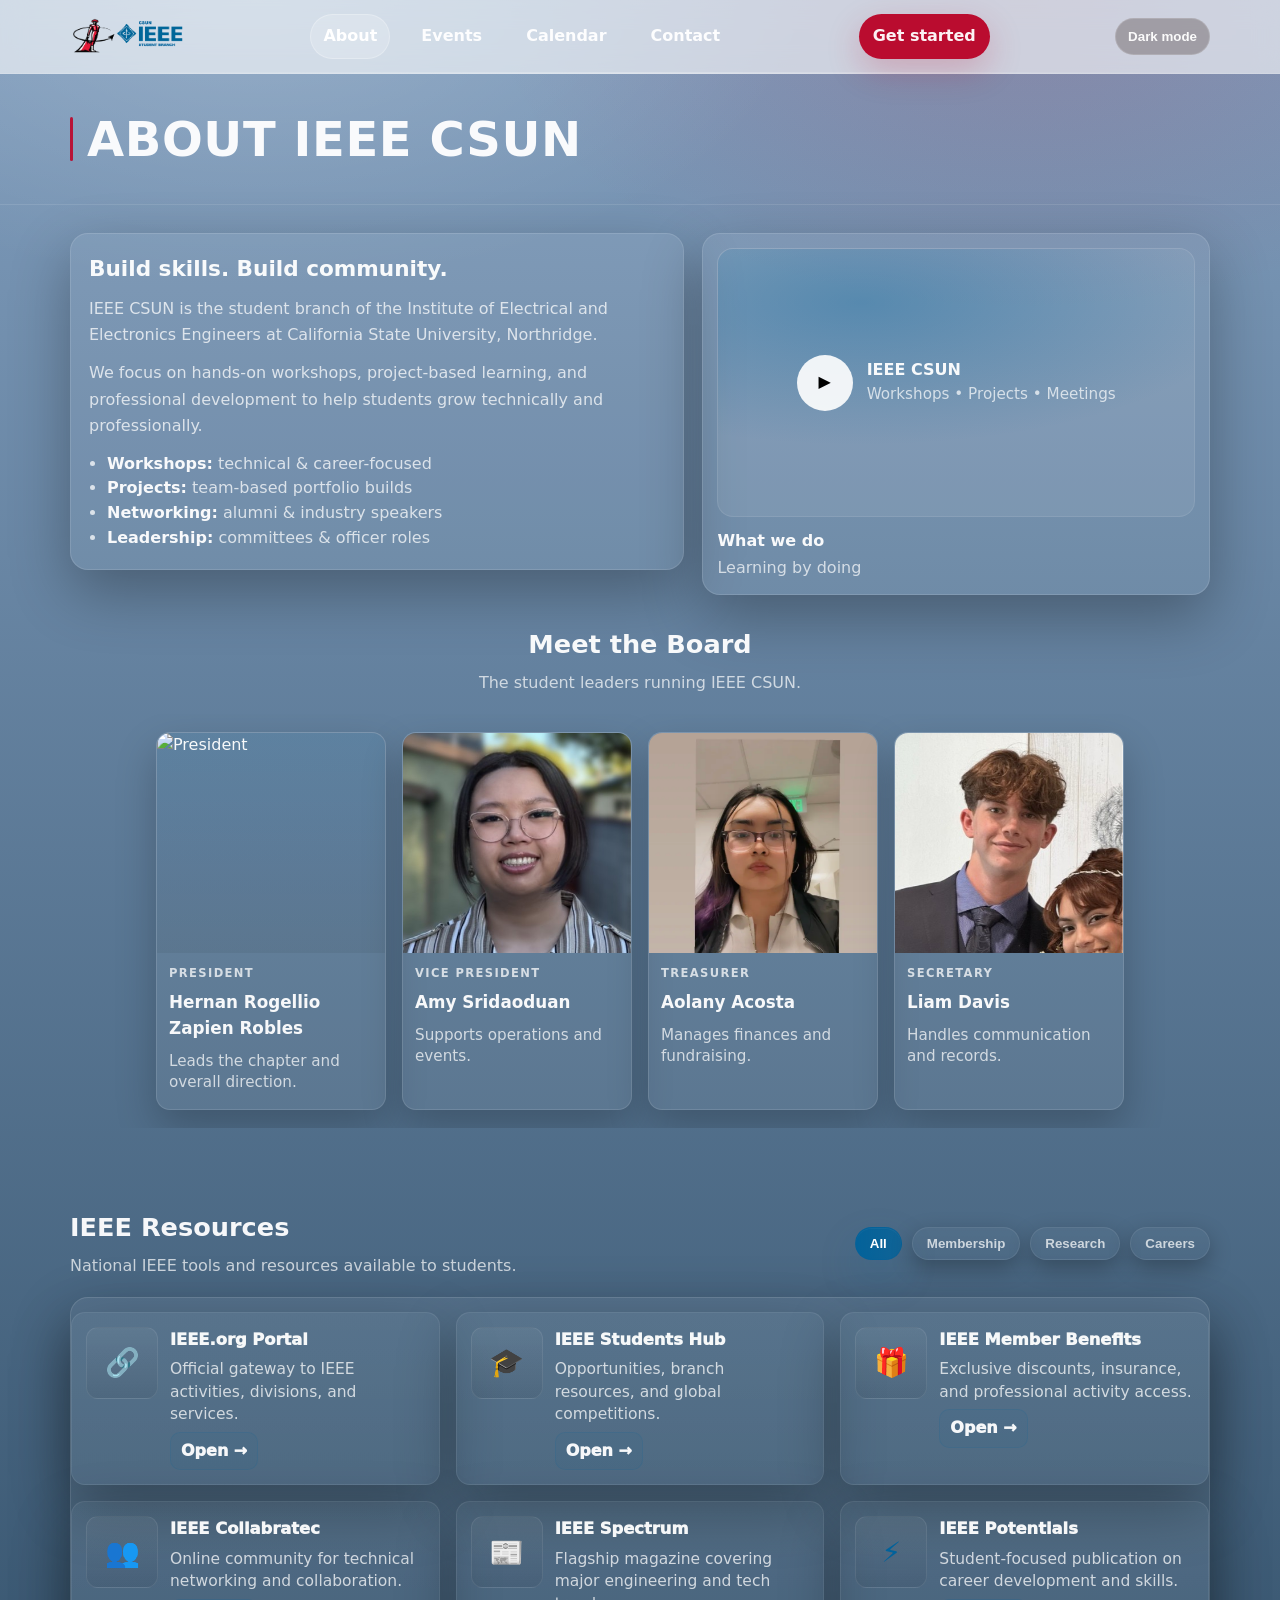
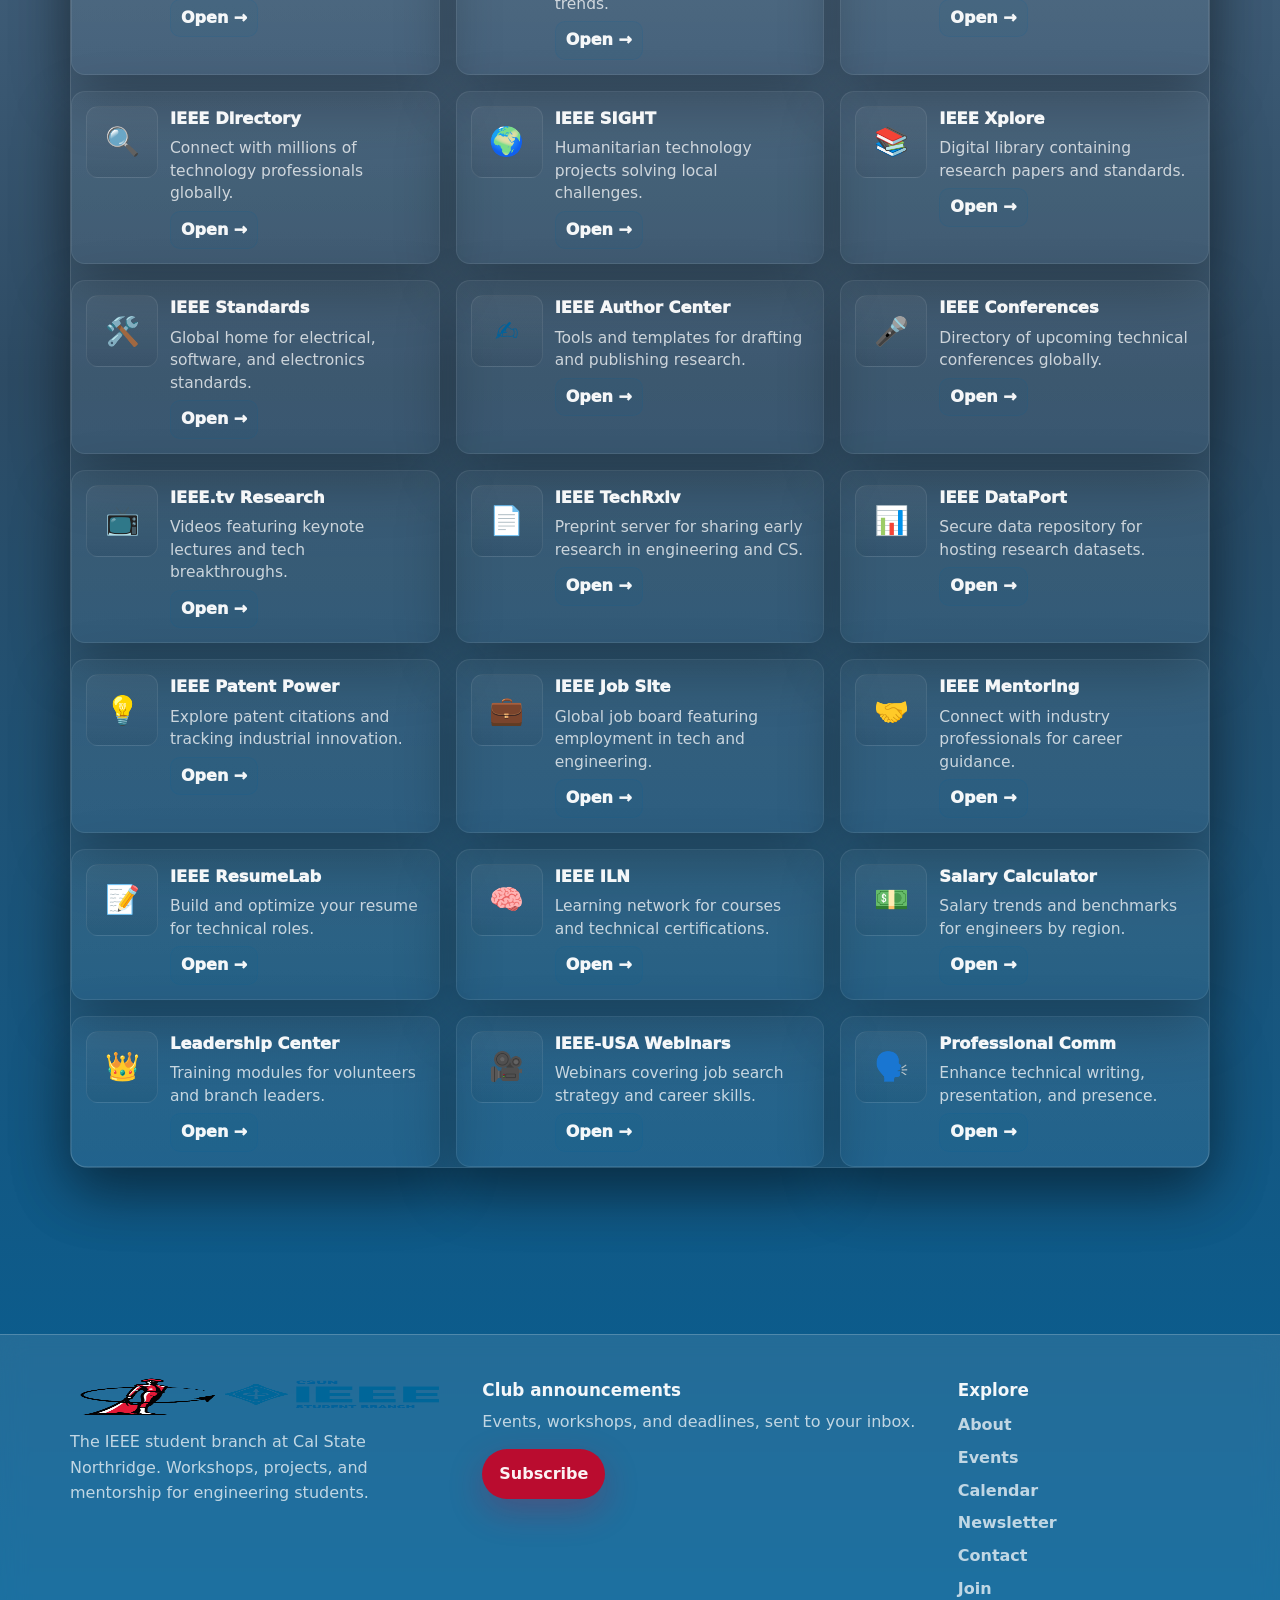
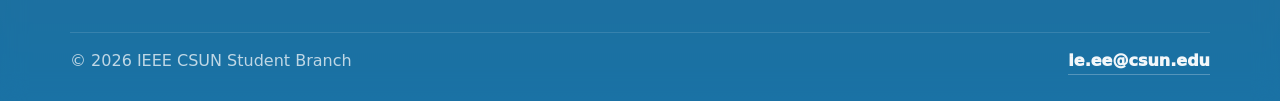
==== commit b1de3e34: "Merge pull request #6 from NikitaUlianov123/newsletter-signup-archive Add newsletter signup and on-s" ====
--- a/about.html
+++ b/about.html
@@ -6,6 +6,15 @@
   <title>About | IEEE CSUN</title>
   <link rel="stylesheet" href="assets/css/styles.css" />
   <script type="text/javascript" src="js" defer></script>
+  <script>
+    /* Runs before first paint so a stored dark theme does not flash light. */
+    try {
+      if (localStorage.getItem("theme") === "dark") {
+        document.documentElement.classList.add("darkmode");
+      }
+    } catch (e) {}
+  </script>
+
 </head>
 
 <body id="cuerpo">
@@ -15,13 +24,6 @@
       <a class="logo logo-only" href="index.html">
   <img src="assets/img/brand/ieee-csun-logo.png" alt="IEEE CSUN">
 </a>
-<button class="nav-theme" id="classChangeButton" data-theme-toggle="" aria-pressed="false" type="button">
-        Dark mode
-      </button>
-
-
-
-
       <nav class="nav-links">
         <a href="about.html" aria-current="page">About</a>
         <a href="events.html">Events</a>
@@ -30,6 +32,9 @@
       </nav>
 
       <a class="nav-cta" href="join.html">Get started</a>
+      <button class="nav-theme" id="classChangeButton" data-theme-toggle="" aria-pressed="false" type="button">
+        Dark mode
+      </button>
     </div>
   </header>
 
@@ -106,18 +111,18 @@
 
         <div class="team-row" id="teamRow">
           <article class="team-card">
-            <img class="team-photo" src="assets/img/board1.jpg" alt="President" />
+            <img class="team-photo" src="assets/img/hernan.webp" alt="President" />
             <div class="team-body">
-              <div class="team-role">Chair / President</div>
-              <div class="team-name">Daniel Jeorge Malana Adrayan </div>
+              <div class="team-role">President</div>
+              <div class="team-name">Hernan Rogellio Zapien Robles</div>
               <div class="team-bio">Leads the chapter and overall direction.</div>
             </div>
           </article>
 
           <article class="team-card">
-            <img class="team-photo" src="assets/img/board2.jpg" alt="Vice Chair" />
+            <img class="team-photo" src="assets/img/board2.jpg" alt="Vice President" />
             <div class="team-body">
-              <div class="team-role">Vice Chair</div>
+              <div class="team-role">Vice President</div>
               <div class="team-name">Amy Sridaoduan</div>
               <div class="team-bio">Supports operations and events.</div>
             </div>
@@ -393,8 +398,48 @@
     </section>
   </main>
 
+  <!-- Footer -->
+  <footer class="site-footer">
+    <div class="container footer-inner">
+
+      <div class="footer-about">
+        <img class="footer-logo" src="assets/img/brand/ieee-csun-logo.png" alt="IEEE CSUN">
+        <p class="footer-tagline">
+          The IEEE student branch at Cal State Northridge. Workshops, projects,
+          and mentorship for engineering students.
+        </p>
+      </div>
+
+      <div class="footer-signup">
+        <h2 class="footer-heading">Club announcements</h2>
+        <p class="footer-sub">
+          Events, workshops, and deadlines, sent to your inbox.
+        </p>
+
+        <a class="btn primary" href="newsletter.html#subscribe">Subscribe</a>
+      </div>
+
+      <nav class="footer-nav" aria-label="Footer">
+        <h2 class="footer-heading">Explore</h2>
+        <ul class="footer-list">
+          <li><a href="about.html">About</a></li>
+          <li><a href="events.html">Events</a></li>
+          <li><a href="calendar.html">Calendar</a></li>
+          <li><a href="newsletter.html">Newsletter</a></li>
+          <li><a href="contact.html">Contact</a></li>
+          <li><a href="join.html">Join</a></li>
+        </ul>
+      </nav>
+
+    </div>
+
+    <div class="container footer-bottom">
+      <p class="footer-copy">&copy; 2026 IEEE CSUN Student Branch</p>
+      <a class="inline-link" href="mailto:ie.ee@csun.edu">ie.ee@csun.edu</a>
+    </div>
+  </footer>
+
   <!-- Go to top button -->
   <button class="to-top" aria-label="Go to top">↑</button>
-  <script src="assets/js/main.js"></script>
 </body>
 </html>
--- a/assets/css/styles.css
+++ b/assets/css/styles.css
@@ -35,7 +35,7 @@
   --me-mori:#435180;
 }
 
-.darkmode{
+:root.darkmode{
   /* Brand */
   --ieee-blue: #00629B;   /* IEEE blue */
   --csun-red: #ba0c2f;    /* keep your existing red */
@@ -355,6 +355,7 @@
   scroll-snap-type: x mandatory;
   -webkit-overflow-scrolling: touch;
   scrollbar-width: thin;
+  justify-content: center;
 }
 .team-card{
   scroll-snap-align: center;
@@ -384,7 +385,7 @@
 }
 .team-name{ font-weight:900; font-size:1.05rem; }
 .team-bio{ color: rgba(255,255,255,.72); font-size:.95rem; line-height:1.4; margin-top:4px; }
-@media (max-width: 980px){ .team-card{ flex: 0 0 72%; min-height:300px; } }
+@media (max-width: 980px){ .team-row{ justify-content: flex-start; } .team-card{ flex: 0 0 72%; min-height:300px; } }
 @media (max-width: 560px){ .team-card{ flex: 0 0 85%; min-height:280px; } }
 
 /* Resources Dashboard */
@@ -1328,7 +1329,7 @@
   border-color: rgba(10,18,34,.10);
   background: rgba(255,255,255,.80);
 }
-/* Theme toggle button (fits nav) */
+/* Theme toggle button (fits nav, last item so it sits top-right) */
 .nav-theme{
   background: rgba(95, 83, 83, 0.412);
   border: 1px solid rgba(255,255,255,.16);
@@ -1574,3 +1575,154 @@
 .logo-only img{
   height: 36px;
 }
+
+/* =========================================================
+   Site footer + newsletter
+   Colours come from the theme variables only, so this block
+   follows :root.darkmode with no separate dark rules.
+   ========================================================= */
+.site-footer{
+  margin-top: 60px;
+  border-top: 1px solid var(--line);
+  background: var(--panel);
+  backdrop-filter: blur(12px);
+}
+.footer-inner{
+  display: grid;
+  grid-template-columns: 1.2fr 1.4fr .8fr;
+  gap: 34px;
+  padding: 42px 0 30px;
+}
+.footer-about{ display:flex; flex-direction:column; gap:12px; }
+.footer-logo{ height: 40px; width:auto; }
+.footer-tagline{
+  margin:0;
+  color: var(--muted);
+  max-width: 34ch;
+  line-height: 1.6;
+}
+.footer-heading{
+  margin: 0 0 6px;
+  font-family: "Space Grotesk", system-ui, sans-serif;
+  font-size: 1.05rem;
+  color: var(--text);
+}
+.footer-sub{
+  margin: 0 0 14px;
+  color: var(--muted);
+  max-width: 44ch;
+  line-height: 1.6;
+}
+.footer-nav .footer-heading{ margin-bottom: 10px; }
+.footer-list{ list-style:none; margin:0; padding:0; display:grid; gap:8px; }
+.footer-list a{
+  text-decoration:none;
+  color: var(--muted);
+  font-weight: 700;
+}
+.footer-list a:hover{ color: var(--text); }
+.footer-bottom{
+  display:flex;
+  align-items:center;
+  justify-content:space-between;
+  gap: 12px;
+  flex-wrap: wrap;
+  padding: 16px 0 26px;
+  border-top: 1px solid var(--line2);
+  color: var(--muted);
+}
+.footer-copy{ margin:0; }
+
+/* Signup embed ----------------------------------------------- */
+.nl-note{
+  margin: 10px 0 0;
+  color: var(--muted);
+  font-size: .9rem;
+  line-height: 1.5;
+}
+
+/* EmailOctopus injects its form with its own colour variables. The #subscribe
+   id outranks its [data-form] selectors, so these map it onto the site tokens
+   and it follows the dark toggle. */
+#subscribe [data-form]{
+  --text-colour: var(--text);
+  --font-family: inherit;
+}
+#subscribe .emailoctopus-form{
+  --field-colour: var(--panel2);
+  --field-border-colour: var(--line);
+  --label-colour: var(--text);
+  --button-colour: var(--csun-red);
+  --button-text-colour: #fff;
+  --eo-form-placeholder: var(--muted);
+  --eo-form-font-color: var(--text);
+}
+#subscribe .emailoctopus-form input:not([type=submit]){ color: var(--text); }
+#subscribe .mastfoot p{ color: var(--muted); }
+
+/* Newsletter page -------------------------------------------- */
+.nl-hero{ padding: 54px 0 28px; }
+.nl-hero-inner{ display:flex; flex-direction:column; gap:14px; max-width: 720px; }
+.nl-title{
+  margin:0;
+  font-family: "Space Grotesk", system-ui, sans-serif;
+  font-size: clamp(2rem, 5vw, 3rem);
+  color: var(--text);
+}
+.nl-subtitle{ margin:0; color: var(--muted); line-height:1.65; }
+.nl-banner{
+  padding: 14px 16px;
+  border-radius: 14px;
+  border: 1px solid var(--line);
+  background: var(--panel2);
+  color: var(--text);
+  line-height: 1.55;
+}
+.nl-banner[hidden]{ display:none; }
+
+/* Archive ----------------------------------------------------- */
+.nl-archive-section{ padding: 10px 0 70px; }
+.nl-archive{ display:grid; gap:14px; margin-top: 18px; }
+.nl-archive-msg{
+  text-align:center;
+  padding: 30px;
+  color: var(--muted);
+}
+.nl-issue{
+  background: var(--panel);
+  border: 1px solid var(--line);
+  border-radius: var(--radius);
+  box-shadow: var(--shadow);
+  padding: 18px 20px;
+}
+.nl-issue-date{
+  color: var(--muted);
+  font-size: .85rem;
+  font-weight: 750;
+  letter-spacing: .3px;
+  text-transform: uppercase;
+}
+.nl-issue-title{
+  margin: 6px 0 8px;
+  font-family: "Space Grotesk", system-ui, sans-serif;
+  font-size: 1.2rem;
+  color: var(--text);
+}
+.nl-issue-summary{ margin:0; color: var(--muted); line-height:1.65; }
+.nl-issue-body{
+  margin: 0;
+  color: var(--muted);
+  line-height: 1.7;
+  white-space: pre-wrap;
+  overflow-wrap: anywhere;
+}
+.nl-issue-link{ display:inline-block; margin-top: 12px; }
+
+@media (max-width: 900px){
+  .footer-inner{ grid-template-columns: 1fr 1fr; }
+  .footer-nav{ grid-column: 1 / -1; }
+}
+@media (max-width: 640px){
+  .footer-inner{ grid-template-columns: 1fr; gap: 26px; padding: 32px 0 24px; }
+  .footer-bottom{ justify-content:flex-start; }
+}
